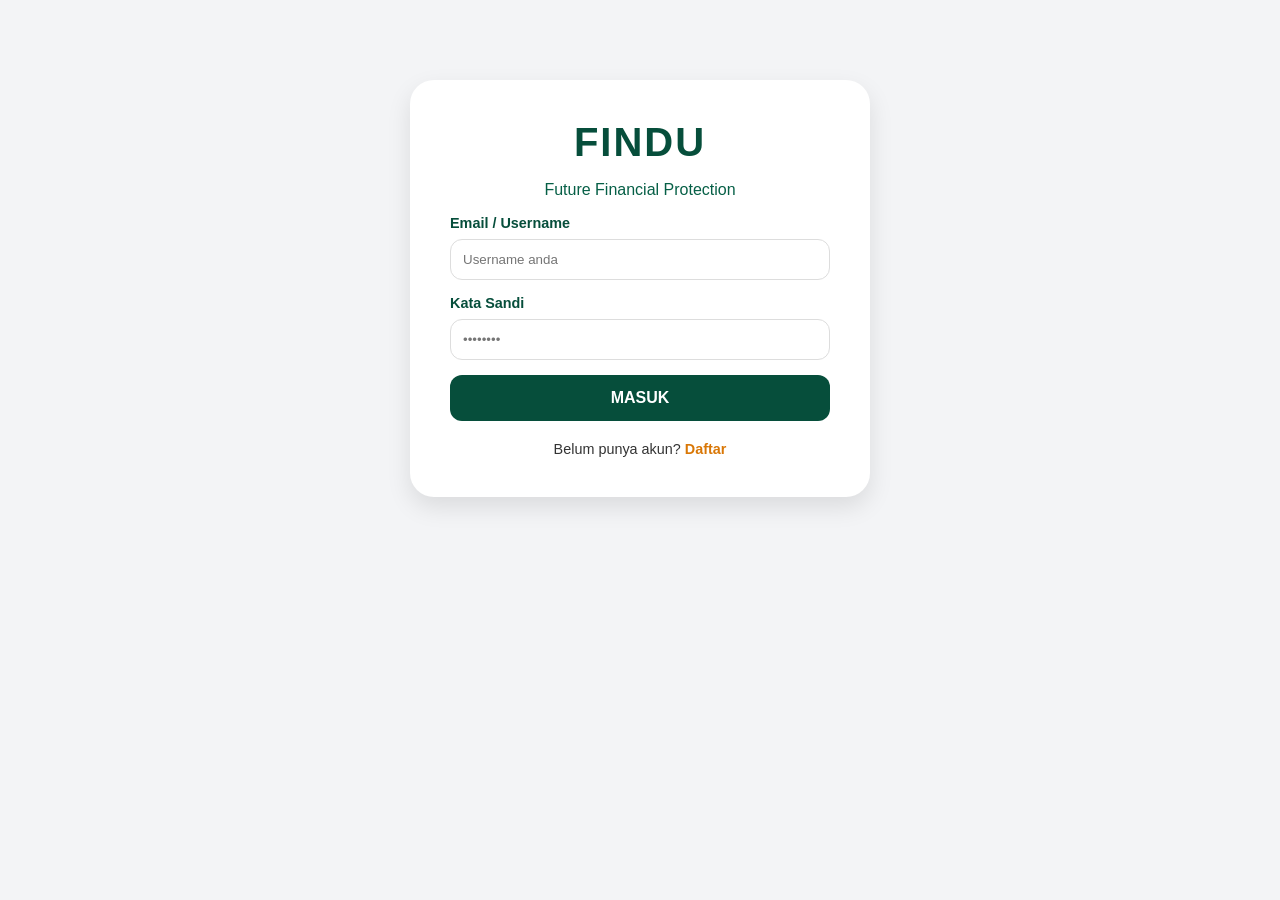
==== index.html @ 2788186a "Create index.html" ====
<!DOCTYPE html>
<html lang="id">
<head>
    <meta charset="UTF-8">
    <title>FINDU - Login</title>
    <link rel="stylesheet" href="style.css">
</head>
<body>
    <div id="toast" class="notification"></div>
    <div class="container">
        <div class="logo">FINDU</div>
        <p style="color: var(--emerald-light);">Future Financial Protection</p>
        <form onsubmit="handleLogin(event)">
            <div class="form-group">
                <label>Email / Username</label>
                <input type="text" id="user" required placeholder="Username anda">
            </div>
            <div class="form-group">
                <label>Kata Sandi</label>
                <input type="password" required placeholder="••••••••">
            </div>
            <button type="submit" class="btn-main">MASUK</button>
        </form>
        <div style="margin-top:20px; font-size:0.9rem;">
            Belum punya akun? <a href="register.html" style="color:var(--gold); font-weight:bold; text-decoration:none;">Daftar</a>
        </div>
    </div>
    <script>
        function handleLogin(e) {
            e.preventDefault();
            localStorage.setItem('findu_user', document.getElementById('user').value);
            const t = document.getElementById('toast');
            t.innerText = "Berhasil Masuk!"; t.style.display = 'block';
            setTimeout(() => { window.location.href = 'dashboard.html'; }, 1200);
        }
    </script>
</body>
</html>
---- style.css ----
:root {
    --emerald: #064E3B;
    --emerald-light: #065F46;
    --gold: #D97706;
    --white: #FFFFFF;
    --gray: #F3F4F6;
    --bg-body: #F3F4F6;
    --card-bg: #FFFFFF;
    --text-main: #333333;
}

/* Dark Mode Variable Overrides */
body.dark-mode {
    --bg-body: #111827;
    --card-bg: #1F2937;
    --text-main: #F3F4F6;
    --gray: #374151;
}

body {
    font-family: 'Segoe UI', Tahoma, Geneva, Verdana, sans-serif;
    background-color: var(--bg-body);
    color: var(--text-main);
    margin: 0;
    transition: 0.3s;
}

/* Layout Container (Login/Reg) */
.container {
    background: var(--card-bg);
    padding: 2.5rem;
    border-radius: 1.5rem;
    box-shadow: 0 10px 25px rgba(0,0,0,0.1);
    width: 90%;
    max-width: 380px;
    text-align: center;
    margin: 80px auto;
}

.logo {
    font-size: 2.5rem;
    font-weight: bold;
    color: var(--emerald);
    letter-spacing: 2px;
}

/* Forms */
.form-group { text-align: left; margin-bottom: 15px; }
label { display: block; color: var(--emerald); font-weight: bold; margin-bottom: 8px; font-size: 0.9rem; }
input, select { 
    width: 100%; padding: 12px; border: 1px solid #ddd; 
    border-radius: 12px; box-sizing: border-box; outline: none;
    background: var(--white); color: #333;
}

/* Buttons */
.btn-main {
    width: 100%; background: var(--emerald); color: white;
    padding: 14px; border: none; border-radius: 12px;
    font-size: 1rem; font-weight: bold; cursor: pointer; transition: 0.3s;
}
.btn-main:hover { background: var(--emerald-light); transform: translateY(-2px); }

/* Notifications */
.notification {
    position: fixed; top: 20px; right: 20px; background: var(--emerald);
    color: white; padding: 15px 25px; border-radius: 10px;
    display: none; z-index: 1000; border-left: 5px solid var(--gold);
    animation: slideIn 0.5s ease-out;
}
@keyframes slideIn { from { transform: translateX(100%); } to { transform: translateX(0); } }

/* Navbar */
.navbar {
    background: var(--emerald); color: white; padding: 1rem 5%;
    display: flex; justify-content: space-between; align-items: center;
}
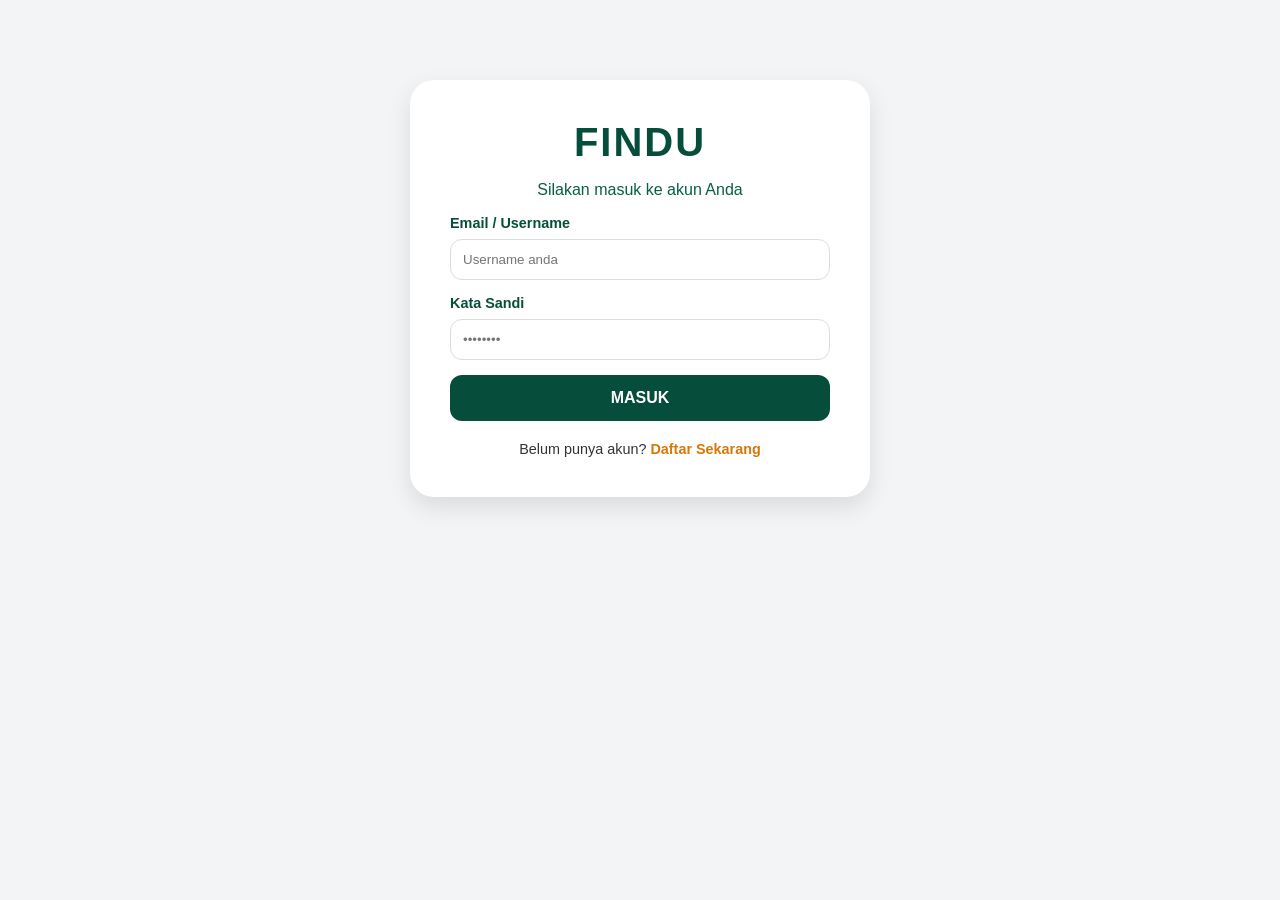
==== commit 2fc41f51: "Update index.html" ====
--- a/index.html
+++ b/index.html
@@ -7,31 +7,57 @@
 </head>
 <body>
     <div id="toast" class="notification"></div>
+
     <div class="container">
         <div class="logo">FINDU</div>
-        <p style="color: var(--emerald-light);">Future Financial Protection</p>
+        <p style="color: var(--emerald-light);">Silakan masuk ke akun Anda</p>
+
         <form onsubmit="handleLogin(event)">
             <div class="form-group">
                 <label>Email / Username</label>
-                <input type="text" id="user" required placeholder="Username anda">
+                <input type="text" id="login-user" required placeholder="Username anda">
             </div>
             <div class="form-group">
                 <label>Kata Sandi</label>
-                <input type="password" required placeholder="••••••••">
+                <input type="password" id="login-pass" required placeholder="••••••••">
             </div>
             <button type="submit" class="btn-main">MASUK</button>
         </form>
+
         <div style="margin-top:20px; font-size:0.9rem;">
-            Belum punya akun? <a href="register.html" style="color:var(--gold); font-weight:bold; text-decoration:none;">Daftar</a>
+            Belum punya akun? <a href="register.html" style="color:var(--gold); font-weight:bold; text-decoration:none;">Daftar Sekarang</a>
         </div>
     </div>
+
     <script>
         function handleLogin(e) {
             e.preventDefault();
-            localStorage.setItem('findu_user', document.getElementById('user').value);
-            const t = document.getElementById('toast');
-            t.innerText = "Berhasil Masuk!"; t.style.display = 'block';
-            setTimeout(() => { window.location.href = 'dashboard.html'; }, 1200);
+            const user = document.getElementById('login-user').value;
+            const pass = document.getElementById('login-pass').value;
+            const toast = document.getElementById('toast');
+
+            // Ambil data user dari "database" localStorage
+            const storedData = localStorage.getItem('findu_db');
+            const users = storedData ? JSON.parse(storedData) : [];
+
+            // Cari apakah user dan pass cocok
+            const validUser = users.find(u => u.username === user && u.password === pass);
+
+            if (validUser) {
+                // Simpan sesi login aktif
+                localStorage.setItem('currentUser', JSON.stringify(validUser));
+                toast.innerText = "Berhasil Masuk! Mengalihkan...";
+                toast.style.display = 'block';
+                toast.style.background = "var(--emerald)";
+                
+                setTimeout(() => { window.location.href = 'dashboard.html'; }, 1500);
+            } else {
+                // Jika tidak ditemukan atau salah
+                toast.innerText = "Akun tidak ditemukan atau sandi salah. Silakan daftar dulu!";
+                toast.style.display = 'block';
+                toast.style.background = "#991B1B"; // Warna merah peringatan
+                setTimeout(() => { toast.style.display = 'none'; }, 3000);
+            }
         }
     </script>
 </body>
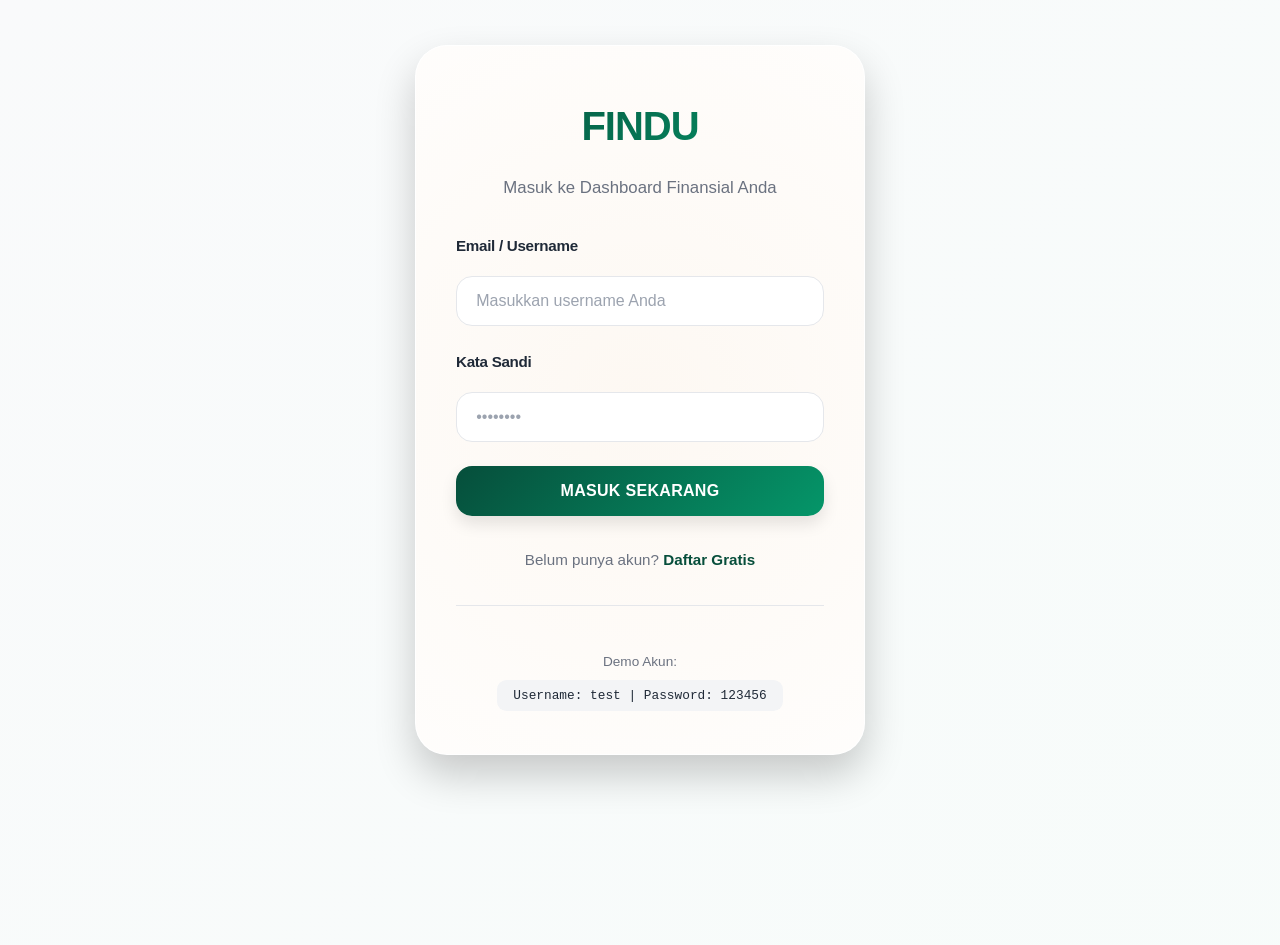
==== commit d4d1d487: "✨ Premium Login Page Design with Enhanced UX" ====
--- a/index.html
+++ b/index.html
@@ -2,30 +2,40 @@
 <html lang="id">
 <head>
     <meta charset="UTF-8">
-    <title>FINDU - Login</title>
+    <meta name="viewport" content="width=device-width, initial-scale=1.0">
+    <title>FINDU - Login Premium</title>
     <link rel="stylesheet" href="style.css">
+    <link href="https://fonts.googleapis.com/css2?family=Inter:wght@400;500;600;700;800&display=swap" rel="stylesheet">
 </head>
 <body>
     <div id="toast" class="notification"></div>
 
     <div class="container">
         <div class="logo">FINDU</div>
-        <p style="color: var(--emerald-light);">Silakan masuk ke akun Anda</p>
+        <p style="color: var(--gray-dark); font-size: 1.05rem; margin-bottom: 2rem;">Masuk ke Dashboard Finansial Anda</p>
 
         <form onsubmit="handleLogin(event)">
             <div class="form-group">
                 <label>Email / Username</label>
-                <input type="text" id="login-user" required placeholder="Username anda">
+                <input type="text" id="login-user" required placeholder="Masukkan username Anda">
             </div>
             <div class="form-group">
                 <label>Kata Sandi</label>
                 <input type="password" id="login-pass" required placeholder="••••••••">
             </div>
-            <button type="submit" class="btn-main">MASUK</button>
+            <button type="submit" class="btn-main">MASUK SEKARANG</button>
         </form>
 
-        <div style="margin-top:20px; font-size:0.9rem;">
-            Belum punya akun? <a href="register.html" style="color:var(--gold); font-weight:bold; text-decoration:none;">Daftar Sekarang</a>
+        <div style="margin-top: 2rem; font-size: 0.95rem; color: var(--gray-dark);">
+            Belum punya akun? 
+            <a href="register.html" style="color: var(--emerald); font-weight: 700;">Daftar Gratis</a>
+        </div>
+
+        <div style="margin-top: 2rem; padding-top: 2rem; border-top: 1px solid #E5E7EB;">
+            <p style="font-size: 0.85rem; color: var(--gray-dark); margin-bottom: 0.5rem;">Demo Akun:</p>
+            <code style="background: #F3F4F6; padding: 0.5rem 1rem; border-radius: 0.6rem; font-size: 0.8rem; color: var(--text-main);">
+                Username: test | Password: 123456
+            </code>
         </div>
     </div>
 
@@ -36,9 +46,19 @@
             const pass = document.getElementById('login-pass').value;
             const toast = document.getElementById('toast');
 
-            // Ambil data user dari "database" localStorage
-            const storedData = localStorage.getItem('findu_db');
-            const users = storedData ? JSON.parse(storedData) : [];
+            // Create default test user if not exists
+            let storedData = localStorage.getItem('findu_db');
+            let users = storedData ? JSON.parse(storedData) : [];
+            
+            // Add default test user if empty
+            if (users.length === 0) {
+                users.push({
+                    fullname: 'User Test',
+                    username: 'test',
+                    password: '123456'
+                });
+                localStorage.setItem('findu_db', JSON.stringify(users));
+            }
 
             // Cari apakah user dan pass cocok
             const validUser = users.find(u => u.username === user && u.password === pass);
@@ -46,17 +66,17 @@
             if (validUser) {
                 // Simpan sesi login aktif
                 localStorage.setItem('currentUser', JSON.stringify(validUser));
-                toast.innerText = "Berhasil Masuk! Mengalihkan...";
+                toast.innerText = "✓ Login Berhasil! Mengalihkan...";
                 toast.style.display = 'block';
-                toast.style.background = "var(--emerald)";
+                toast.style.background = "linear-gradient(135deg, #059669 0%, #10B981 100%)";
                 
                 setTimeout(() => { window.location.href = 'dashboard.html'; }, 1500);
             } else {
                 // Jika tidak ditemukan atau salah
-                toast.innerText = "Akun tidak ditemukan atau sandi salah. Silakan daftar dulu!";
+                toast.innerText = "✕ Username atau password salah. Coba lagi atau daftar.";
                 toast.style.display = 'block';
-                toast.style.background = "#991B1B"; // Warna merah peringatan
-                setTimeout(() => { toast.style.display = 'none'; }, 3000);
+                toast.style.background = "linear-gradient(135deg, #DC2626 0%, #EF4444 100%)";
+                setTimeout(() => { toast.style.display = 'none'; }, 3500);
             }
         }
     </script>
--- a/style.css
+++ b/style.css
@@ -1,77 +1,516 @@
 :root {
     --emerald: #064E3B;
-    --emerald-light: #065F46;
+    --emerald-light: #059669;
     --gold: #D97706;
+    --gold-light: #F59E0B;
     --white: #FFFFFF;
     --gray: #F3F4F6;
-    --bg-body: #F3F4F6;
+    --gray-dark: #6B7280;
+    --bg-body: #F9FAFB;
     --card-bg: #FFFFFF;
-    --text-main: #333333;
-}
-
-/* Dark Mode Variable Overrides */
+    --text-main: #1F2937;
+    --danger: #EF4444;
+    --success: #10B981;
+    --shadow-sm: 0 2px 8px rgba(0,0,0,0.08);
+    --shadow-md: 0 8px 16px rgba(0,0,0,0.1);
+    --shadow-lg: 0 16px 32px rgba(0,0,0,0.15);
+    --shadow-xl: 0 20px 40px rgba(0,0,0,0.2);
+    --transition: all 0.3s cubic-bezier(0.4, 0, 0.2, 1);
+}
+
 body.dark-mode {
-    --bg-body: #111827;
-    --card-bg: #1F2937;
-    --text-main: #F3F4F6;
-    --gray: #374151;
-}
-
+    --bg-body: #0F172A;
+    --card-bg: #1E293B;
+    --text-main: #F8FAFC;
+    --gray: #334155;
+    --gray-dark: #CBD5E1;
+}
+
+* {
+    box-sizing: border-box;
+}
+
+/* Base Settings */
 body {
-    font-family: 'Segoe UI', Tahoma, Geneva, Verdana, sans-serif;
-    background-color: var(--bg-body);
+    font-family: -apple-system, BlinkMacSystemFont, 'Segoe UI', 'Roboto', 'Oxygen', 'Ubuntu', 'Cantarell', 'Fira Sans', 'Droid Sans', 'Helvetica Neue', sans-serif;
+    background: linear-gradient(135deg, var(--bg-body) 0%, rgba(5, 150, 105, 0.03) 100%);
     color: var(--text-main);
     margin: 0;
-    transition: 0.3s;
-}
-
-/* Layout Container (Login/Reg) */
+    padding: 0;
+    transition: var(--transition);
+    line-height: 1.6;
+    min-height: 100vh;
+    -webkit-font-smoothing: antialiased;
+    -moz-osx-font-smoothing: grayscale;
+}
+
+/* Container Login & Register - Premium Version */
 .container {
     background: var(--card-bg);
-    padding: 2.5rem;
-    border-radius: 1.5rem;
-    box-shadow: 0 10px 25px rgba(0,0,0,0.1);
+    padding: 3rem 2.5rem;
+    border-radius: 2rem;
+    box-shadow: var(--shadow-xl);
     width: 90%;
-    max-width: 380px;
+    max-width: 450px;
     text-align: center;
-    margin: 80px auto;
-}
-
+    margin: 5vh auto;
+    backdrop-filter: blur(10px);
+    border: 1px solid rgba(255, 255, 255, 0.1);
+    position: relative;
+    overflow: hidden;
+}
+
+.container::before {
+    content: '';
+    position: absolute;
+    top: -50%;
+    right: -50%;
+    width: 200%;
+    height: 200%;
+    background: radial-gradient(circle, rgba(217, 119, 6, 0.05) 0%, transparent 70%);
+    pointer-events: none;
+}
+
+.container > * {
+    position: relative;
+    z-index: 1;
+}
+
+/* Logo Premium */
 .logo {
     font-size: 2.5rem;
-    font-weight: bold;
+    font-weight: 800;
+    background: linear-gradient(135deg, var(--emerald) 0%, var(--emerald-light) 100%);
+    -webkit-background-clip: text;
+    -webkit-text-fill-color: transparent;
+    background-clip: text;
+    margin-bottom: 0.5rem;
+    letter-spacing: -1px;
+    animation: fadeInDown 0.6s ease-out;
+}
+
+/* Navbar Responsive & Premium */
+.navbar {
+    background: linear-gradient(135deg, var(--emerald) 0%, #0A5F48 100%);
+    padding: 1rem 5%;
+    display: flex;
+    justify-content: space-between;
+    align-items: center;
+    position: sticky;
+    top: 0;
+    z-index: 100;
+    box-shadow: var(--shadow-md);
+    backdrop-filter: blur(10px);
+}
+
+.navbar .logo {
+    font-size: 1.5rem;
+    color: white;
+    margin: 0;
+    letter-spacing: -0.5px;
+}
+
+.navbar > div:last-child {
+    display: flex;
+    gap: 1rem;
+    align-items: center;
+}
+
+/* Main Content */
+.main-content {
+    padding: 2.5rem 5%;
+    max-width: 1400px;
+    margin: auto;
+    animation: fadeInUp 0.8s ease-out 0.2s backwards;
+}
+
+/* Grid System */
+.grid {
+    display: grid;
+    grid-template-columns: 1fr;
+    gap: 2rem;
+    margin-top: 2rem;
+}
+
+@media (min-width: 768px) {
+    .navbar .logo { font-size: 1.8rem; }
+    .grid { grid-template-columns: repeat(2, 1fr); }
+    .main-content { padding: 2.5rem 5%; }
+}
+
+@media (min-width: 1024px) {
+    .grid { grid-template-columns: 2fr 1fr; }
+    .card-large { grid-column: span 1; }
+}
+
+/* Premium Card Styles */
+.card {
+    background: var(--card-bg);
+    padding: 2rem;
+    border-radius: 1.5rem;
+    border: 1px solid rgba(0, 0, 0, 0.06);
+    box-shadow: var(--shadow-md);
+    transition: var(--transition);
+    position: relative;
+    overflow: hidden;
+}
+
+.card::before {
+    content: '';
+    position: absolute;
+    top: 0;
+    left: 0;
+    right: 0;
+    height: 4px;
+    background: linear-gradient(90deg, var(--emerald), var(--gold), var(--emerald-light));
+    transform: scaleX(0);
+    transform-origin: left;
+    transition: transform 0.3s ease;
+}
+
+.card:hover {
+    box-shadow: var(--shadow-lg);
+    transform: translateY(-2px);
+}
+
+.card:hover::before {
+    transform: scaleX(1);
+}
+
+/* Form Elements Premium */
+.form-group {
+    text-align: left;
+    margin-bottom: 1.5rem;
+    animation: fadeInUp 0.6s ease-out backwards;
+}
+
+.form-group:nth-child(1) { animation-delay: 0.1s; }
+.form-group:nth-child(2) { animation-delay: 0.2s; }
+.form-group:nth-child(3) { animation-delay: 0.3s; }
+
+.form-group label {
+    display: block;
+    margin-bottom: 0.6rem;
+    font-weight: 600;
+    font-size: 0.95rem;
+    color: var(--text-main);
+    letter-spacing: -0.3px;
+}
+
+input, select, textarea {
+    width: 100%;
+    padding: 0.95rem 1.2rem;
+    margin-top: 0.5rem;
+    border-radius: 1rem;
+    border: 1.5px solid #E5E7EB;
+    box-sizing: border-box;
+    font-size: 1rem;
+    font-family: inherit;
+    transition: var(--transition);
+    background: var(--card-bg);
+    color: var(--text-main);
+}
+
+body.dark-mode input,
+body.dark-mode select,
+body.dark-mode textarea {
+    border-color: #334155;
+}
+
+input:focus, select:focus, textarea:focus {
+    outline: none;
+    border-color: var(--emerald);
+    box-shadow: 0 0 0 3px rgba(6, 78, 59, 0.1);
+    transform: translateY(-2px);
+}
+
+input::placeholder {
+    color: #9CA3AF;
+}
+
+/* Buttons Premium */
+.btn-main {
+    width: 100%;
+    padding: 1rem 1.5rem;
+    border-radius: 1rem;
+    background: linear-gradient(135deg, var(--emerald) 0%, var(--emerald-light) 100%);
+    color: white;
+    font-weight: 700;
+    border: none;
+    cursor: pointer;
+    transition: var(--transition);
+    font-size: 1rem;
+    letter-spacing: 0.3px;
+    box-shadow: var(--shadow-md);
+    position: relative;
+    overflow: hidden;
+}
+
+.btn-main::before {
+    content: '';
+    position: absolute;
+    top: 50%;
+    left: 50%;
+    width: 0;
+    height: 0;
+    border-radius: 50%;
+    background: rgba(255, 255, 255, 0.3);
+    transform: translate(-50%, -50%);
+    transition: width 0.6s, height 0.6s;
+}
+
+.btn-main:hover {
+    transform: translateY(-3px);
+    box-shadow: var(--shadow-lg);
+}
+
+.btn-main:hover::before {
+    width: 300px;
+    height: 300px;
+}
+
+.btn-main:active {
+    transform: translateY(-1px);
+}
+
+/* Badge Styles */
+.badge {
+    display: inline-block;
+    padding: 0.4rem 1rem;
+    border-radius: 0.8rem;
+    font-size: 0.8rem;
+    font-weight: 700;
+    letter-spacing: 0.5px;
+}
+
+.badge-gold {
+    background: linear-gradient(135deg, var(--gold) 0%, var(--gold-light) 100%);
+    color: white;
+}
+
+.badge-success {
+    background: linear-gradient(135deg, var(--success) 0%, #06B6D4 100%);
+    color: white;
+}
+
+/* Notification Toast */
+.notification {
+    position: fixed;
+    top: 20px;
+    right: 20px;
+    left: 20px;
+    max-width: 400px;
+    margin-left: auto;
+    padding: 1.2rem 1.5rem;
+    z-index: 1000;
+    border-radius: 1.2rem;
+    display: none;
+    font-weight: 600;
+    box-shadow: var(--shadow-xl);
+    animation: slideInRight 0.4s ease-out;
+    border-left: 4px solid rgba(255, 255, 255, 0.3);
+    color: white;
+}
+
+@media (max-width: 640px) {
+    .notification {
+        right: 15px;
+        left: 15px;
+        max-width: none;
+    }
+}
+
+/* Table Styles Premium */
+.table-container {
+    overflow-x: auto;
+    margin-top: 1.5rem;
+}
+
+table {
+    width: 100%;
+    border-collapse: collapse;
+}
+
+table thead {
+    background: linear-gradient(135deg, rgba(6, 78, 59, 0.05), rgba(217, 119, 6, 0.05));
+}
+
+table th {
+    text-align: left;
+    color: var(--gray-dark);
+    font-size: 0.85rem;
+    font-weight: 700;
+    padding: 1rem;
+    letter-spacing: 0.5px;
+    border-bottom: 2px solid #E5E7EB;
+}
+
+table td {
+    padding: 1rem;
+    border-bottom: 1px solid #E5E7EB;
+    font-size: 0.9rem;
+}
+
+table tbody tr {
+    transition: var(--transition);
+}
+
+table tbody tr:hover {
+    background: rgba(6, 78, 59, 0.03);
+}
+
+/* Heading Styles */
+h1, h2, h3, h4, h5, h6 {
+    margin-top: 0;
+    letter-spacing: -0.5px;
+    font-weight: 700;
+}
+
+h1 {
+    font-size: 2rem;
+    color: var(--text-main);
+}
+
+h3 {
+    font-size: 1.2rem;
+    color: var(--text-main);
+    margin-bottom: 1rem;
+}
+
+/* Utility Classes */
+.gold-text {
+    background: linear-gradient(135deg, var(--gold) 0%, var(--gold-light) 100%);
+    -webkit-background-clip: text;
+    -webkit-text-fill-color: transparent;
+    background-clip: text;
+    font-weight: 700;
+}
+
+/* Animations */
+@keyframes fadeInDown {
+    from {
+        opacity: 0;
+        transform: translateY(-20px);
+    }
+    to {
+        opacity: 1;
+        transform: translateY(0);
+    }
+}
+
+@keyframes fadeInUp {
+    from {
+        opacity: 0;
+        transform: translateY(20px);
+    }
+    to {
+        opacity: 1;
+        transform: translateY(0);
+    }
+}
+
+@keyframes slideInRight {
+    from {
+        opacity: 0;
+        transform: translateX(100px);
+    }
+    to {
+        opacity: 1;
+        transform: translateX(0);
+    }
+}
+
+@keyframes pulse {
+    0%, 100% { opacity: 1; }
+    50% { opacity: 0.7; }
+}
+
+/* Level Bar */
+.level-bar {
+    background: #E5E7EB;
+    height: 10px;
+    border-radius: 10px;
+    margin: 1rem 0;
+    overflow: hidden;
+    box-shadow: var(--shadow-sm);
+}
+
+.level-fill {
+    background: linear-gradient(90deg, var(--emerald), var(--gold));
+    height: 100%;
+    width: 45%;
+    transition: 0.5s cubic-bezier(0.4, 0, 0.2, 1);
+    border-radius: 10px;
+}
+
+/* Currency Select */
+.currency-select {
+    padding: 0.6rem 1rem;
+    border-radius: 0.8rem;
+    background: rgba(255, 255, 255, 0.1);
+    color: white;
+    border: 1.5px solid rgba(255, 255, 255, 0.2);
+    cursor: pointer;
+    font-weight: 600;
+    transition: var(--transition);
+}
+
+.currency-select:hover {
+    background: rgba(255, 255, 255, 0.15);
+    border-color: rgba(255, 255, 255, 0.3);
+}
+
+.currency-select option {
+    background: var(--emerald);
+    color: white;
+}
+
+/* Shield Status */
+.shield-active {
+    display: flex;
+    align-items: center;
+    gap: 0.5rem;
+    font-weight: 600;
+    color: var(--success);
+    font-size: 0.95rem;
+    margin-top: 0.5rem;
+}
+
+/* Small Text */
+small {
+    color: var(--gray-dark);
+    font-size: 0.85rem;
+    display: block;
+    margin-bottom: 0.3rem;
+}
+
+/* Links */
+a {
     color: var(--emerald);
-    letter-spacing: 2px;
-}
-
-/* Forms */
-.form-group { text-align: left; margin-bottom: 15px; }
-label { display: block; color: var(--emerald); font-weight: bold; margin-bottom: 8px; font-size: 0.9rem; }
-input, select { 
-    width: 100%; padding: 12px; border: 1px solid #ddd; 
-    border-radius: 12px; box-sizing: border-box; outline: none;
-    background: var(--white); color: #333;
-}
-
-/* Buttons */
-.btn-main {
-    width: 100%; background: var(--emerald); color: white;
-    padding: 14px; border: none; border-radius: 12px;
-    font-size: 1rem; font-weight: bold; cursor: pointer; transition: 0.3s;
-}
-.btn-main:hover { background: var(--emerald-light); transform: translateY(-2px); }
-
-/* Notifications */
-.notification {
-    position: fixed; top: 20px; right: 20px; background: var(--emerald);
-    color: white; padding: 15px 25px; border-radius: 10px;
-    display: none; z-index: 1000; border-left: 5px solid var(--gold);
-    animation: slideIn 0.5s ease-out;
-}
-@keyframes slideIn { from { transform: translateX(100%); } to { transform: translateX(0); } }
-
-/* Navbar */
-.navbar {
-    background: var(--emerald); color: white; padding: 1rem 5%;
-    display: flex; justify-content: space-between; align-items: center;
-}
+    text-decoration: none;
+    transition: var(--transition);
+    font-weight: 600;
+}
+
+a:hover {
+    color: var(--gold);
+}
+
+/* Responsive Text */
+@media (max-width: 768px) {
+    .container {
+        padding: 2rem 1.5rem;
+        margin: 10vh auto;
+    }
+    
+    h1 { font-size: 1.5rem; }
+    h3 { font-size: 1rem; }
+    
+    .card {
+        padding: 1.5rem;
+    }
+    
+    .main-content {
+        padding: 1.5rem;
+    }
+}
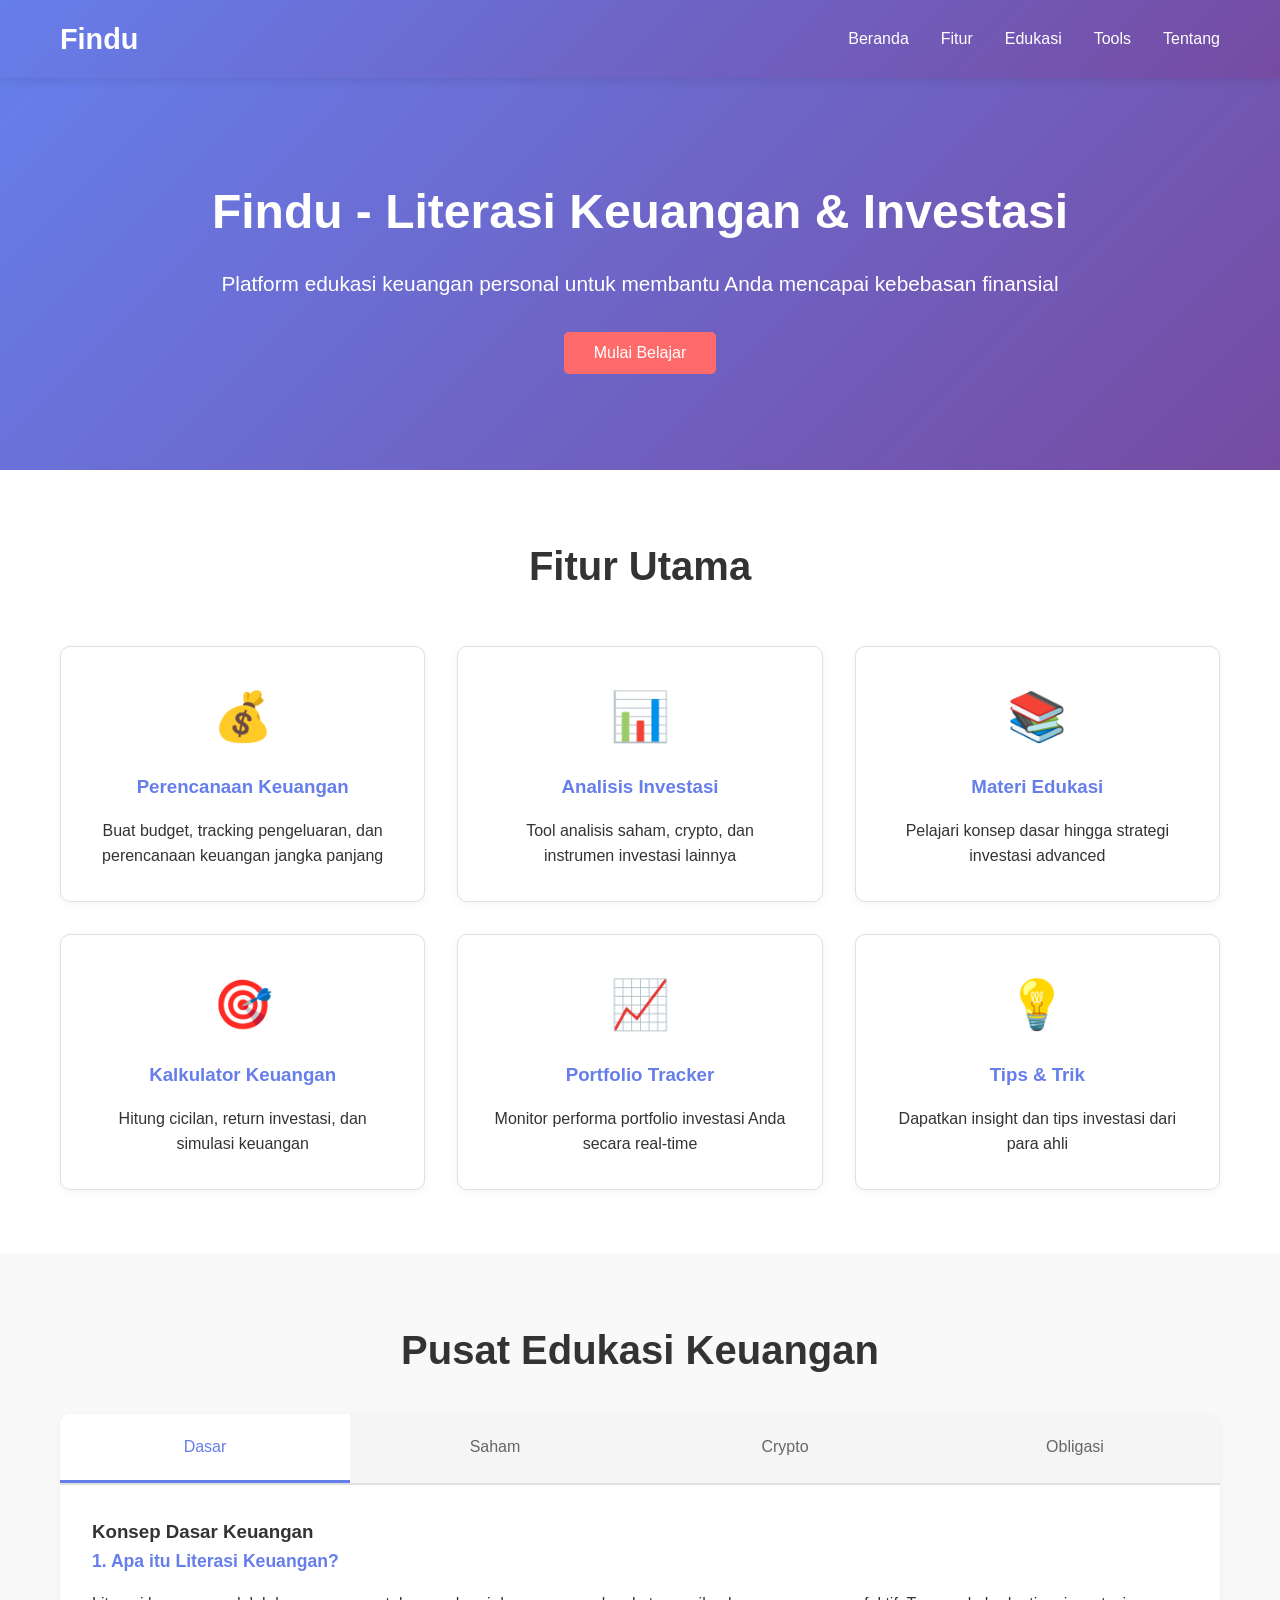
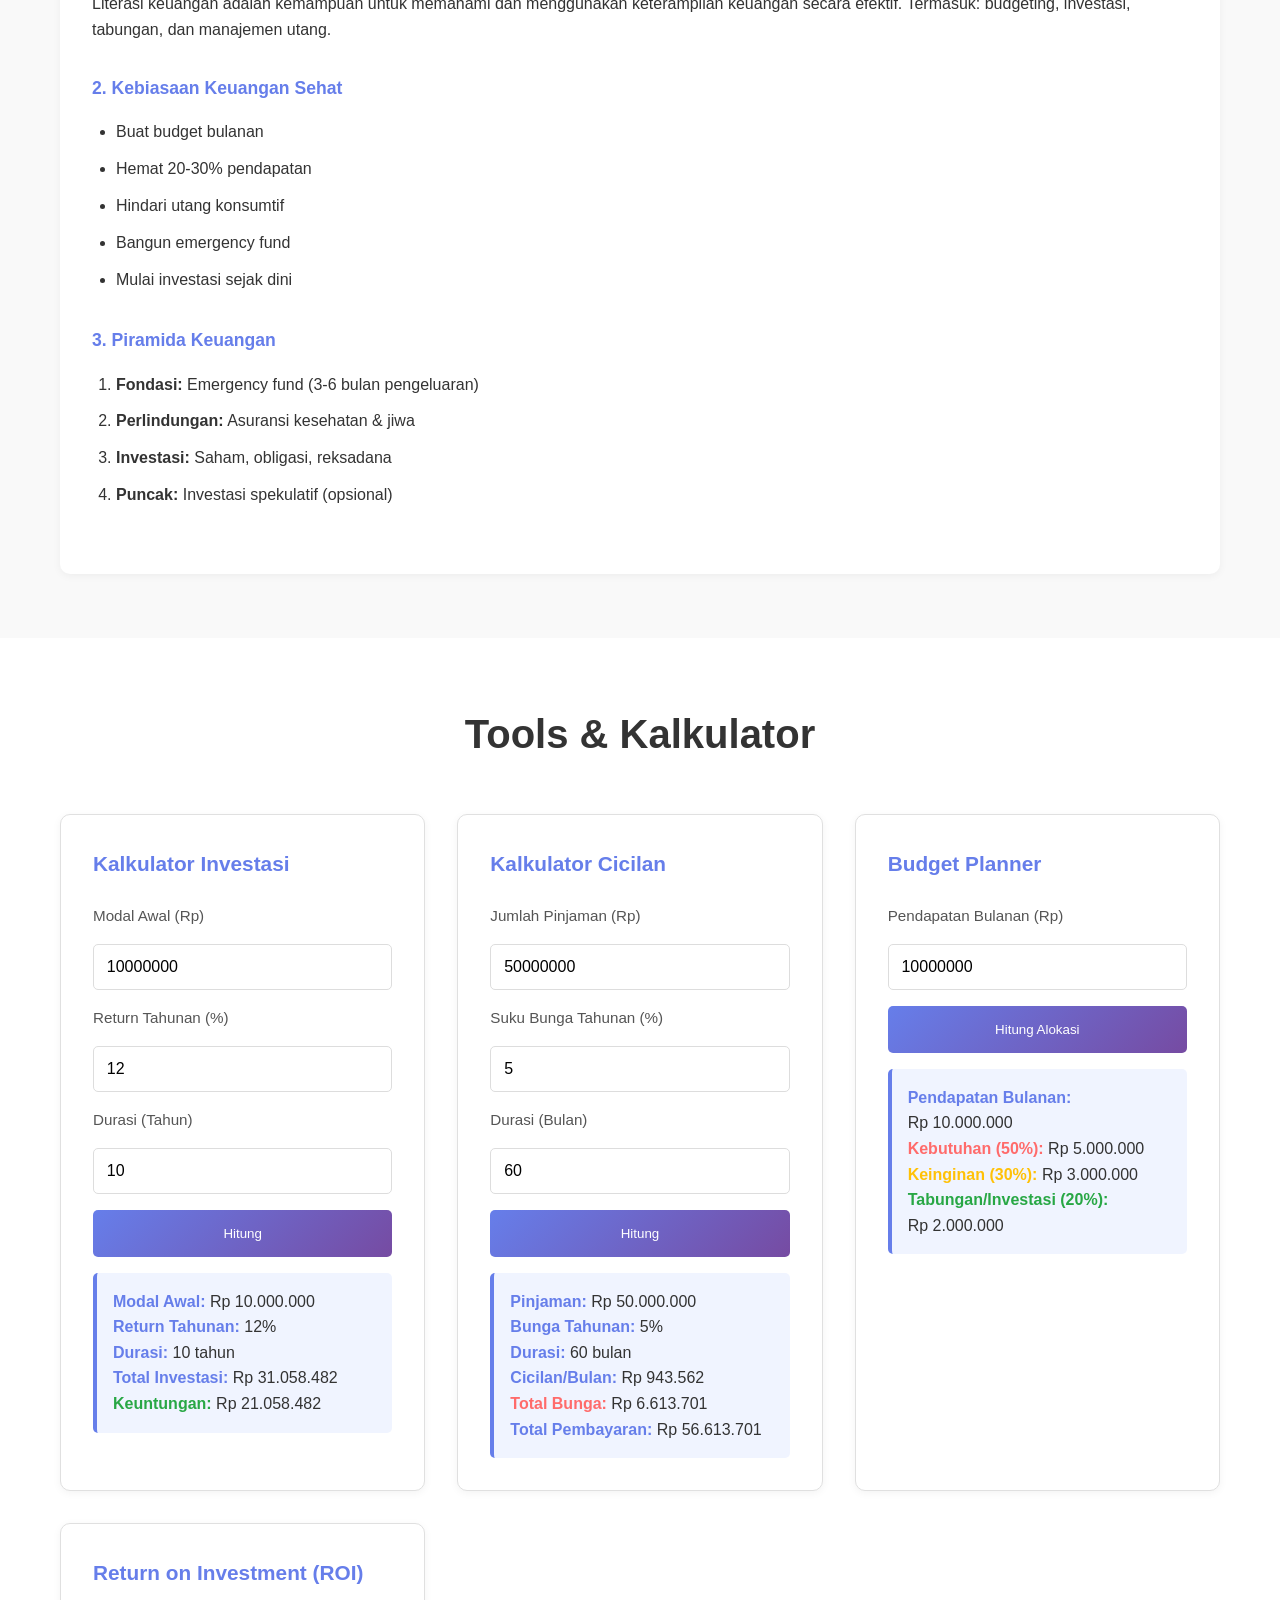
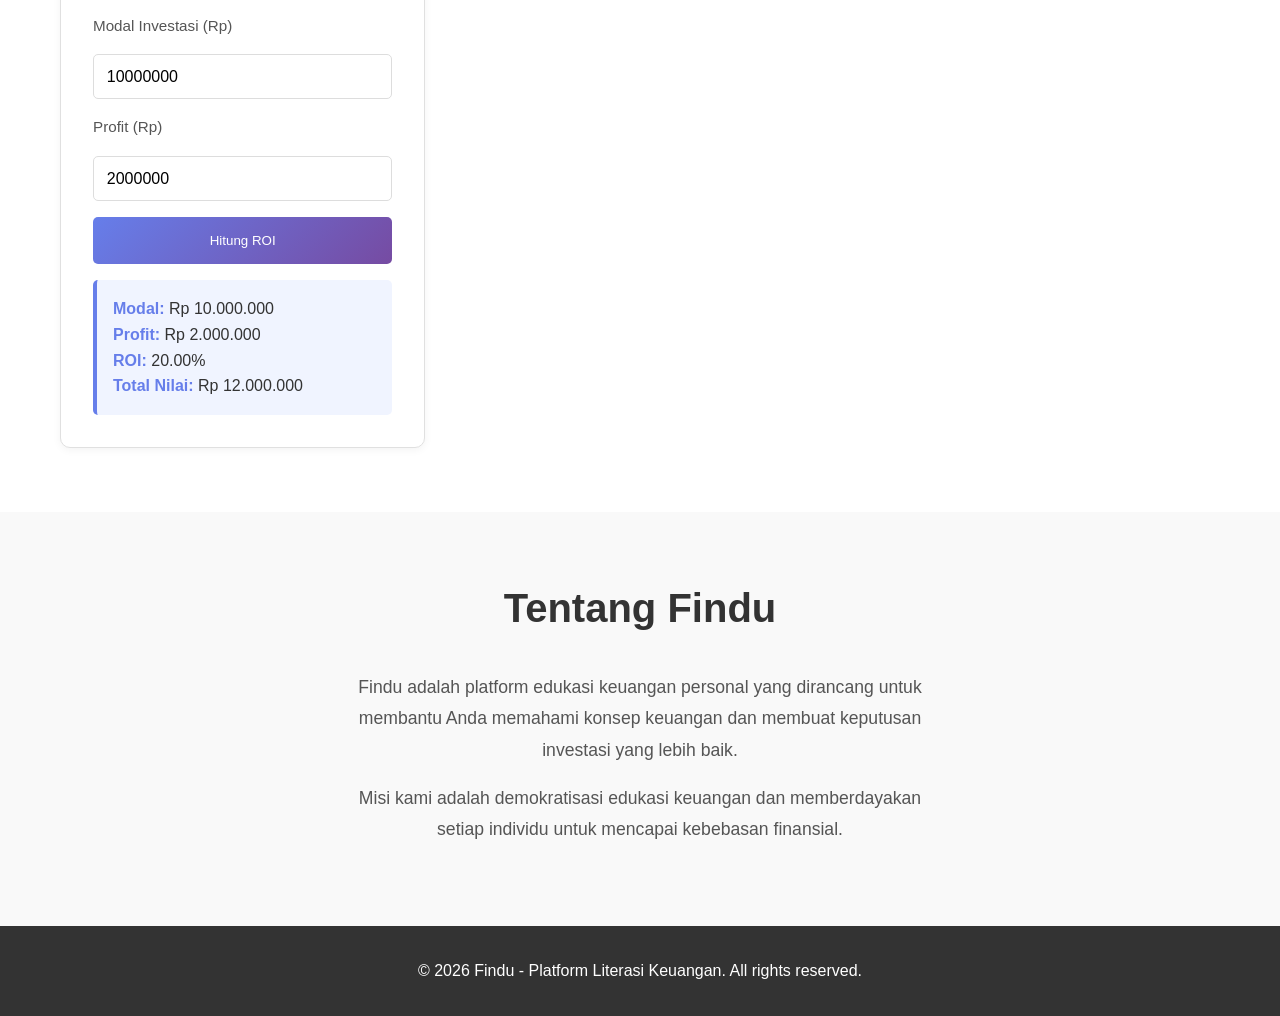
==== commit 1dc65d2c: "Add financial literacy and investment features to Findu platform" ====
--- a/index.html
+++ b/index.html
@@ -3,82 +3,272 @@
 <head>
     <meta charset="UTF-8">
     <meta name="viewport" content="width=device-width, initial-scale=1.0">
-    <title>FINDU - Login Premium</title>
-    <link rel="stylesheet" href="style.css">
-    <link href="https://fonts.googleapis.com/css2?family=Inter:wght@400;500;600;700;800&display=swap" rel="stylesheet">
+    <title>Findu - Platform Literasi Keuangan & Investasi</title>
+    <link rel="stylesheet" href="styles.css">
 </head>
 <body>
-    <div id="toast" class="notification"></div>
-
-    <div class="container">
-        <div class="logo">FINDU</div>
-        <p style="color: var(--gray-dark); font-size: 1.05rem; margin-bottom: 2rem;">Masuk ke Dashboard Finansial Anda</p>
-
-        <form onsubmit="handleLogin(event)">
-            <div class="form-group">
-                <label>Email / Username</label>
-                <input type="text" id="login-user" required placeholder="Masukkan username Anda">
+    <nav class="navbar">
+        <div class="container">
+            <div class="logo">Findu</div>
+            <ul class="nav-menu">
+                <li><a href="#home">Beranda</a></li>
+                <li><a href="#features">Fitur</a></li>
+                <li><a href="#education">Edukasi</a></li>
+                <li><a href="#tools">Tools</a></li>
+                <li><a href="#about">Tentang</a></li>
+            </ul>
+        </div>
+    </nav>
+
+    <section id="home" class="hero">
+        <div class="container">
+            <h1>Findu - Literasi Keuangan & Investasi</h1>
+            <p>Platform edukasi keuangan personal untuk membantu Anda mencapai kebebasan finansial</p>
+            <button class="cta-button" onclick="scrollTo('features')">Mulai Belajar</button>
+        </div>
+    </section>
+
+    <section id="features" class="features">
+        <div class="container">
+            <h2>Fitur Utama</h2>
+            <div class="features-grid">
+                <div class="feature-card">
+                    <div class="feature-icon">💰</div>
+                    <h3>Perencanaan Keuangan</h3>
+                    <p>Buat budget, tracking pengeluaran, dan perencanaan keuangan jangka panjang</p>
+                </div>
+                <div class="feature-card">
+                    <div class="feature-icon">📊</div>
+                    <h3>Analisis Investasi</h3>
+                    <p>Tool analisis saham, crypto, dan instrumen investasi lainnya</p>
+                </div>
+                <div class="feature-card">
+                    <div class="feature-icon">📚</div>
+                    <h3>Materi Edukasi</h3>
+                    <p>Pelajari konsep dasar hingga strategi investasi advanced</p>
+                </div>
+                <div class="feature-card">
+                    <div class="feature-icon">🎯</div>
+                    <h3>Kalkulator Keuangan</h3>
+                    <p>Hitung cicilan, return investasi, dan simulasi keuangan</p>
+                </div>
+                <div class="feature-card">
+                    <div class="feature-icon">📈</div>
+                    <h3>Portfolio Tracker</h3>
+                    <p>Monitor performa portfolio investasi Anda secara real-time</p>
+                </div>
+                <div class="feature-card">
+                    <div class="feature-icon">💡</div>
+                    <h3>Tips & Trik</h3>
+                    <p>Dapatkan insight dan tips investasi dari para ahli</p>
+                </div>
             </div>
-            <div class="form-group">
-                <label>Kata Sandi</label>
-                <input type="password" id="login-pass" required placeholder="••••••••">
+        </div>
+    </section>
+
+    <section id="education" class="education">
+        <div class="container">
+            <h2>Pusat Edukasi Keuangan</h2>
+            <div class="education-tabs">
+                <div class="tab-buttons">
+                    <button class="tab-btn active" onclick="openTab(event, 'basics')">Dasar</button>
+                    <button class="tab-btn" onclick="openTab(event, 'stocks')">Saham</button>
+                    <button class="tab-btn" onclick="openTab(event, 'crypto')">Crypto</button>
+                    <button class="tab-btn" onclick="openTab(event, 'bonds')">Obligasi</button>
+                </div>
+
+                <div id="basics" class="tab-content active">
+                    <h3>Konsep Dasar Keuangan</h3>
+                    <div class="lesson">
+                        <h4>1. Apa itu Literasi Keuangan?</h4>
+                        <p>Literasi keuangan adalah kemampuan untuk memahami dan menggunakan keterampilan keuangan secara efektif. Termasuk: budgeting, investasi, tabungan, dan manajemen utang.</p>
+                    </div>
+                    <div class="lesson">
+                        <h4>2. Kebiasaan Keuangan Sehat</h4>
+                        <ul>
+                            <li>Buat budget bulanan</li>
+                            <li>Hemat 20-30% pendapatan</li>
+                            <li>Hindari utang konsumtif</li>
+                            <li>Bangun emergency fund</li>
+                            <li>Mulai investasi sejak dini</li>
+                        </ul>
+                    </div>
+                    <div class="lesson">
+                        <h4>3. Piramida Keuangan</h4>
+                        <ol>
+                            <li><strong>Fondasi:</strong> Emergency fund (3-6 bulan pengeluaran)</li>
+                            <li><strong>Perlindungan:</strong> Asuransi kesehatan & jiwa</li>
+                            <li><strong>Investasi:</strong> Saham, obligasi, reksadana</li>
+                            <li><strong>Puncak:</strong> Investasi spekulatif (opsional)</li>
+                        </ol>
+                    </div>
+                </div>
+
+                <div id="stocks" class="tab-content">
+                    <h3>Panduan Investasi Saham</h3>
+                    <div class="lesson">
+                        <h4>1. Pengenalan Saham</h4>
+                        <p>Saham adalah bukti kepemilikan sebagian perusahaan. Saat Anda membeli saham, Anda menjadi pemilik dari perusahaan tersebut.</p>
+                    </div>
+                    <div class="lesson">
+                        <h4>2. Jenis-jenis Saham</h4>
+                        <ul>
+                            <li><strong>Blue Chip:</strong> Saham perusahaan besar, stabil, likuid</li>
+                            <li><strong>Growth Stock:</strong> Potensi pertumbuhan tinggi</li>
+                            <li><strong>Value Stock:</strong> Harga murah dengan nilai fundamental baik</li>
+                            <li><strong>Dividend Stock:</strong> Memberikan dividen rutin</li>
+                        </ul>
+                    </div>
+                    <div class="lesson">
+                        <h4>3. Strategi Investasi Saham</h4>
+                        <ul>
+                            <li><strong>Dollar Cost Averaging:</strong> Investasi rutin dengan nominal sama</li>
+                            <li><strong>Value Investing:</strong> Cari saham undervalued</li>
+                            <li><strong>Growth Investing:</strong> Fokus pada pertumbuhan perusahaan</li>
+                            <li><strong>Dividend Investing:</strong> Fokus pada saham pemberi dividen</li>
+                        </ul>
+                    </div>
+                </div>
+
+                <div id="crypto" class="tab-content">
+                    <h3>Cryptocurrency untuk Pemula</h3>
+                    <div class="lesson">
+                        <h4>1. Apa itu Cryptocurrency?</h4>
+                        <p>Cryptocurrency adalah aset digital yang menggunakan teknologi blockchain. Bitcoin adalah cryptocurrency pertama yang diciptakan tahun 2009.</p>
+                    </div>
+                    <div class="lesson">
+                        <h4>2. Jenis Cryptocurrency Populer</h4>
+                        <ul>
+                            <li><strong>Bitcoin (BTC):</strong> Crypto pertama, store of value</li>
+                            <li><strong>Ethereum (ETH):</strong> Platform smart contracts</li>
+                            <li><strong>Stablecoin:</strong> Cryptocurrency terikat fiat (USDT, USDC)</li>
+                            <li><strong>Altcoin:</strong> Cryptocurrency selain Bitcoin</li>
+                        </ul>
+                    </div>
+                    <div class="lesson">
+                        <h4>3. Risiko Investasi Crypto</h4>
+                        <ul>
+                            <li>Volatilitas harga sangat tinggi</li>
+                            <li>Regulasi masih belum jelas</li>
+                            <li>Risiko security dan hacking</li>
+                            <li>Hanya investasikan yang siap kehilangan</li>
+                        </ul>
+                    </div>
+                </div>
+
+                <div id="bonds" class="tab-content">
+                    <h3>Investasi Obligasi</h3>
+                    <div class="lesson">
+                        <h4>1. Apa itu Obligasi?</h4>
+                        <p>Obligasi adalah instrumen utang yang diterbitkan oleh pemerintah atau perusahaan. Saat Anda membeli obligasi, Anda memberikan pinjaman dan akan menerima bunga (kupon) secara berkala.</p>
+                    </div>
+                    <div class="lesson">
+                        <h4>2. Jenis-jenis Obligasi</h4>
+                        <ul>
+                            <li><strong>ORI (Obligasi Ritel Indonesia):</strong> Obligasi pemerintah untuk retail</li>
+                            <li><strong>Obligasi Korporat:</strong> Diterbitkan oleh perusahaan</li>
+                            <li><strong>Green Bond:</strong> Obligasi untuk proyek lingkungan</li>
+                            <li><strong>Obligasi Subordinasi:</strong> Prioritas lebih rendah dalam pelunasan</li>
+                        </ul>
+                    </div>
+                    <div class="lesson">
+                        <h4>3. Keuntungan Obligasi</h4>
+                        <ul>
+                            <li>Return predictable (tahu kupon di muka)</li>
+                            <li>Risiko lebih rendah dari saham</li>
+                            <li>Cocok untuk conservative investor</li>
+                            <li>Diversifikasi portfolio</li>
+                        </ul>
+                    </div>
+                </div>
             </div>
-            <button type="submit" class="btn-main">MASUK SEKARANG</button>
-        </form>
-
-        <div style="margin-top: 2rem; font-size: 0.95rem; color: var(--gray-dark);">
-            Belum punya akun? 
-            <a href="register.html" style="color: var(--emerald); font-weight: 700;">Daftar Gratis</a>
-        </div>
-
-        <div style="margin-top: 2rem; padding-top: 2rem; border-top: 1px solid #E5E7EB;">
-            <p style="font-size: 0.85rem; color: var(--gray-dark); margin-bottom: 0.5rem;">Demo Akun:</p>
-            <code style="background: #F3F4F6; padding: 0.5rem 1rem; border-radius: 0.6rem; font-size: 0.8rem; color: var(--text-main);">
-                Username: test | Password: 123456
-            </code>
-        </div>
-    </div>
-
-    <script>
-        function handleLogin(e) {
-            e.preventDefault();
-            const user = document.getElementById('login-user').value;
-            const pass = document.getElementById('login-pass').value;
-            const toast = document.getElementById('toast');
-
-            // Create default test user if not exists
-            let storedData = localStorage.getItem('findu_db');
-            let users = storedData ? JSON.parse(storedData) : [];
-            
-            // Add default test user if empty
-            if (users.length === 0) {
-                users.push({
-                    fullname: 'User Test',
-                    username: 'test',
-                    password: '123456'
-                });
-                localStorage.setItem('findu_db', JSON.stringify(users));
-            }
-
-            // Cari apakah user dan pass cocok
-            const validUser = users.find(u => u.username === user && u.password === pass);
-
-            if (validUser) {
-                // Simpan sesi login aktif
-                localStorage.setItem('currentUser', JSON.stringify(validUser));
-                toast.innerText = "✓ Login Berhasil! Mengalihkan...";
-                toast.style.display = 'block';
-                toast.style.background = "linear-gradient(135deg, #059669 0%, #10B981 100%)";
-                
-                setTimeout(() => { window.location.href = 'dashboard.html'; }, 1500);
-            } else {
-                // Jika tidak ditemukan atau salah
-                toast.innerText = "✕ Username atau password salah. Coba lagi atau daftar.";
-                toast.style.display = 'block';
-                toast.style.background = "linear-gradient(135deg, #DC2626 0%, #EF4444 100%)";
-                setTimeout(() => { toast.style.display = 'none'; }, 3500);
-            }
-        }
-    </script>
+        </div>
+    </section>
+
+    <section id="tools" class="tools">
+        <div class="container">
+            <h2>Tools & Kalkulator</h2>
+            <div class="tools-grid">
+                <div class="tool-card">
+                    <h3>Kalkulator Investasi</h3>
+                    <div class="calculator">
+                        <label>Modal Awal (Rp)</label>
+                        <input type="number" id="principal" placeholder="Contoh: 10000000" value="10000000">
+                        
+                        <label>Return Tahunan (%)</label>
+                        <input type="number" id="rate" placeholder="Contoh: 12" value="12" step="0.1">
+                        
+                        <label>Durasi (Tahun)</label>
+                        <input type="number" id="years" placeholder="Contoh: 10" value="10">
+                        
+                        <button onclick="calculateInvestment()">Hitung</button>
+                        
+                        <div id="result-investment" class="result"></div>
+                    </div>
+                </div>
+
+                <div class="tool-card">
+                    <h3>Kalkulator Cicilan</h3>
+                    <div class="calculator">
+                        <label>Jumlah Pinjaman (Rp)</label>
+                        <input type="number" id="loan-amount" placeholder="Contoh: 50000000" value="50000000">
+                        
+                        <label>Suku Bunga Tahunan (%)</label>
+                        <input type="number" id="loan-rate" placeholder="Contoh: 5" value="5" step="0.1">
+                        
+                        <label>Durasi (Bulan)</label>
+                        <input type="number" id="loan-months" placeholder="Contoh: 60" value="60">
+                        
+                        <button onclick="calculateLoan()">Hitung</button>
+                        
+                        <div id="result-loan" class="result"></div>
+                    </div>
+                </div>
+
+                <div class="tool-card">
+                    <h3>Budget Planner</h3>
+                    <div class="calculator">
+                        <label>Pendapatan Bulanan (Rp)</label>
+                        <input type="number" id="income" placeholder="Contoh: 10000000" value="10000000">
+                        
+                        <button onclick="calculateBudget()">Hitung Alokasi</button>
+                        
+                        <div id="result-budget" class="result"></div>
+                    </div>
+                </div>
+
+                <div class="tool-card">
+                    <h3>Return on Investment (ROI)</h3>
+                    <div class="calculator">
+                        <label>Modal Investasi (Rp)</label>
+                        <input type="number" id="roi-investment" placeholder="Contoh: 10000000" value="10000000">
+                        
+                        <label>Profit (Rp)</label>
+                        <input type="number" id="roi-profit" placeholder="Contoh: 2000000" value="2000000">
+                        
+                        <button onclick="calculateROI()">Hitung ROI</button>
+                        
+                        <div id="result-roi" class="result"></div>
+                    </div>
+                </div>
+            </div>
+        </div>
+    </section>
+
+    <section id="about" class="about">
+        <div class="container">
+            <h2>Tentang Findu</h2>
+            <p>Findu adalah platform edukasi keuangan personal yang dirancang untuk membantu Anda memahami konsep keuangan dan membuat keputusan investasi yang lebih baik.</p>
+            <p>Misi kami adalah demokratisasi edukasi keuangan dan memberdayakan setiap individu untuk mencapai kebebasan finansial.</p>
+        </div>
+    </section>
+
+    <footer>
+        <div class="container">
+            <p>&copy; 2026 Findu - Platform Literasi Keuangan. All rights reserved.</p>
+        </div>
+    </footer>
+
+    <script src="script.js"></script>
 </body>
-</html>
+</html>
--- a/styles.css
+++ b/styles.css
@@ -0,0 +1,371 @@
+* {
+    margin: 0;
+    padding: 0;
+    box-sizing: border-box;
+}
+
+body {
+    font-family: 'Segoe UI', Tahoma, Geneva, Verdana, sans-serif;
+    line-height: 1.6;
+    color: #333;
+    background-color: #f4f4f4;
+}
+
+.container {
+    max-width: 1200px;
+    margin: 0 auto;
+    padding: 0 20px;
+}
+
+/* Navbar */
+.navbar {
+    background: linear-gradient(135deg, #667eea 0%, #764ba2 100%);
+    color: white;
+    padding: 1rem 0;
+    position: sticky;
+    top: 0;
+    z-index: 100;
+    box-shadow: 0 2px 10px rgba(0,0,0,0.1);
+}
+
+.navbar .container {
+    display: flex;
+    justify-content: space-between;
+    align-items: center;
+}
+
+.logo {
+    font-size: 1.8rem;
+    font-weight: bold;
+}
+
+.nav-menu {
+    display: flex;
+    list-style: none;
+    gap: 2rem;
+}
+
+.nav-menu a {
+    color: white;
+    text-decoration: none;
+    transition: opacity 0.3s;
+}
+
+.nav-menu a:hover {
+    opacity: 0.8;
+}
+
+/* Hero Section */
+.hero {
+    background: linear-gradient(135deg, #667eea 0%, #764ba2 100%);
+    color: white;
+    padding: 6rem 0;
+    text-align: center;
+}
+
+.hero h1 {
+    font-size: 3rem;
+    margin-bottom: 1rem;
+}
+
+.hero p {
+    font-size: 1.3rem;
+    margin-bottom: 2rem;
+}
+
+.cta-button {
+    background-color: #ff6b6b;
+    color: white;
+    border: none;
+    padding: 12px 30px;
+    font-size: 1rem;
+    border-radius: 5px;
+    cursor: pointer;
+    transition: background-color 0.3s;
+}
+
+.cta-button:hover {
+    background-color: #ff5252;
+}
+
+/* Features Section */
+.features {
+    padding: 4rem 0;
+    background-color: white;
+}
+
+.features h2 {
+    text-align: center;
+    font-size: 2.5rem;
+    margin-bottom: 3rem;
+    color: #333;
+}
+
+.features-grid {
+    display: grid;
+    grid-template-columns: repeat(auto-fit, minmax(280px, 1fr));
+    gap: 2rem;
+}
+
+.feature-card {
+    background: white;
+    border: 1px solid #e0e0e0;
+    border-radius: 10px;
+    padding: 2rem;
+    text-align: center;
+    transition: transform 0.3s, box-shadow 0.3s;
+    box-shadow: 0 2px 8px rgba(0,0,0,0.05);
+}
+
+.feature-card:hover {
+    transform: translateY(-5px);
+    box-shadow: 0 8px 20px rgba(0,0,0,0.1);
+}
+
+.feature-icon {
+    font-size: 3rem;
+    margin-bottom: 1rem;
+}
+
+.feature-card h3 {
+    color: #667eea;
+    margin-bottom: 1rem;
+}
+
+/* Education Section */
+.education {
+    padding: 4rem 0;
+    background-color: #f9f9f9;
+}
+
+.education h2 {
+    text-align: center;
+    font-size: 2.5rem;
+    margin-bottom: 2rem;
+    color: #333;
+}
+
+.education-tabs {
+    background: white;
+    border-radius: 10px;
+    box-shadow: 0 2px 8px rgba(0,0,0,0.05);
+    overflow: hidden;
+}
+
+.tab-buttons {
+    display: flex;
+    border-bottom: 2px solid #e0e0e0;
+    background-color: #f5f5f5;
+    flex-wrap: wrap;
+}
+
+.tab-btn {
+    flex: 1;
+    padding: 1.5rem;
+    border: none;
+    background: none;
+    cursor: pointer;
+    font-size: 1rem;
+    font-weight: 500;
+    color: #666;
+    transition: all 0.3s;
+    border-bottom: 3px solid transparent;
+}
+
+.tab-btn:hover {
+    background-color: #f0f0f0;
+}
+
+.tab-btn.active {
+    color: #667eea;
+    border-bottom-color: #667eea;
+    background-color: white;
+}
+
+.tab-content {
+    display: none;
+    padding: 2rem;
+    animation: fadeIn 0.3s;
+}
+
+.tab-content.active {
+    display: block;
+}
+
+@keyframes fadeIn {
+    from { opacity: 0; }
+    to { opacity: 1; }
+}
+
+.lesson {
+    margin-bottom: 2rem;
+}
+
+.lesson h4 {
+    color: #667eea;
+    margin-bottom: 1rem;
+    font-size: 1.1rem;
+}
+
+.lesson ul, .lesson ol {
+    margin-left: 1.5rem;
+    line-height: 1.8;
+}
+
+.lesson li {
+    margin-bottom: 0.5rem;
+}
+
+/* Tools Section */
+.tools {
+    padding: 4rem 0;
+    background-color: white;
+}
+
+.tools h2 {
+    text-align: center;
+    font-size: 2.5rem;
+    margin-bottom: 3rem;
+    color: #333;
+}
+
+.tools-grid {
+    display: grid;
+    grid-template-columns: repeat(auto-fit, minmax(300px, 1fr));
+    gap: 2rem;
+}
+
+.tool-card {
+    background: white;
+    border: 1px solid #e0e0e0;
+    border-radius: 10px;
+    padding: 2rem;
+    box-shadow: 0 2px 8px rgba(0,0,0,0.05);
+}
+
+.tool-card h3 {
+    color: #667eea;
+    margin-bottom: 1.5rem;
+    font-size: 1.3rem;
+}
+
+.calculator {
+    display: flex;
+    flex-direction: column;
+    gap: 1rem;
+}
+
+.calculator label {
+    font-weight: 500;
+    color: #555;
+    font-size: 0.95rem;
+}
+
+.calculator input {
+    padding: 0.8rem;
+    border: 1px solid #ddd;
+    border-radius: 5px;
+    font-size: 1rem;
+    transition: border-color 0.3s;
+}
+
+.calculator input:focus {
+    outline: none;
+    border-color: #667eea;
+    box-shadow: 0 0 5px rgba(102, 126, 234, 0.3);
+}
+
+.calculator button {
+    background: linear-gradient(135deg, #667eea 0%, #764ba2 100%);
+    color: white;
+    border: none;
+    padding: 1rem;
+    border-radius: 5px;
+    cursor: pointer;
+    font-weight: 500;
+    transition: transform 0.2s;
+}
+
+.calculator button:hover {
+    transform: scale(1.02);
+}
+
+.result {
+    background-color: #f0f4ff;
+    border-left: 4px solid #667eea;
+    padding: 1rem;
+    border-radius: 5px;
+    min-height: 60px;
+    display: flex;
+    align-items: center;
+    color: #333;
+}
+
+.result strong {
+    color: #667eea;
+}
+
+/* About Section */
+.about {
+    padding: 4rem 0;
+    background-color: #f9f9f9;
+    text-align: center;
+}
+
+.about h2 {
+    font-size: 2.5rem;
+    margin-bottom: 2rem;
+    color: #333;
+}
+
+.about p {
+    font-size: 1.1rem;
+    margin-bottom: 1rem;
+    line-height: 1.8;
+    color: #555;
+    max-width: 600px;
+    margin-left: auto;
+    margin-right: auto;
+}
+
+/* Footer */
+footer {
+    background-color: #333;
+    color: white;
+    text-align: center;
+    padding: 2rem 0;
+}
+
+/* Responsive Design */
+@media (max-width: 768px) {
+    .hero h1 {
+        font-size: 2rem;
+    }
+
+    .hero p {
+        font-size: 1rem;
+    }
+
+    .nav-menu {
+        gap: 1rem;
+        font-size: 0.9rem;
+    }
+
+    .features h2, .education h2, .tools h2, .about h2 {
+        font-size: 1.8rem;
+    }
+
+    .tab-buttons {
+        flex-wrap: wrap;
+    }
+
+    .tab-btn {
+        flex: 1;
+        min-width: 100px;
+        padding: 1rem;
+    }
+
+    .features-grid, .tools-grid {
+        grid-template-columns: 1fr;
+    }
+}
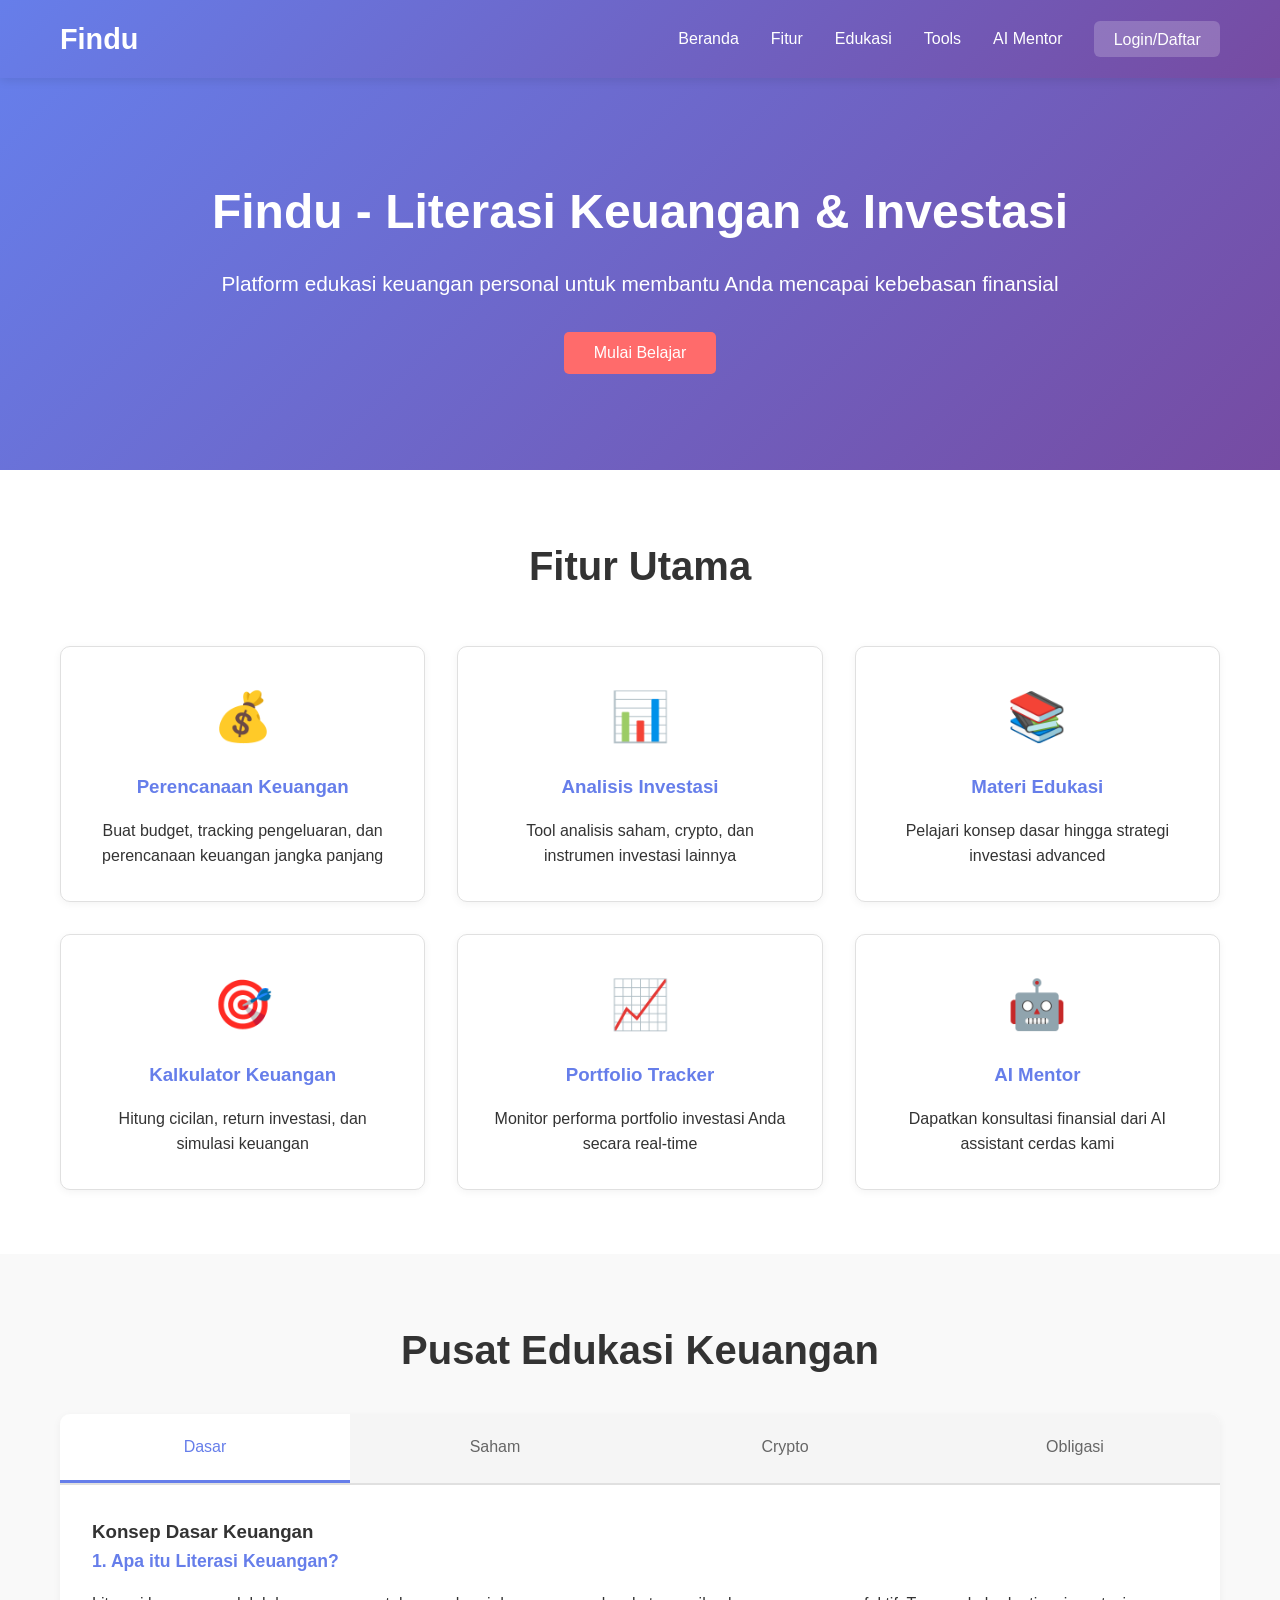
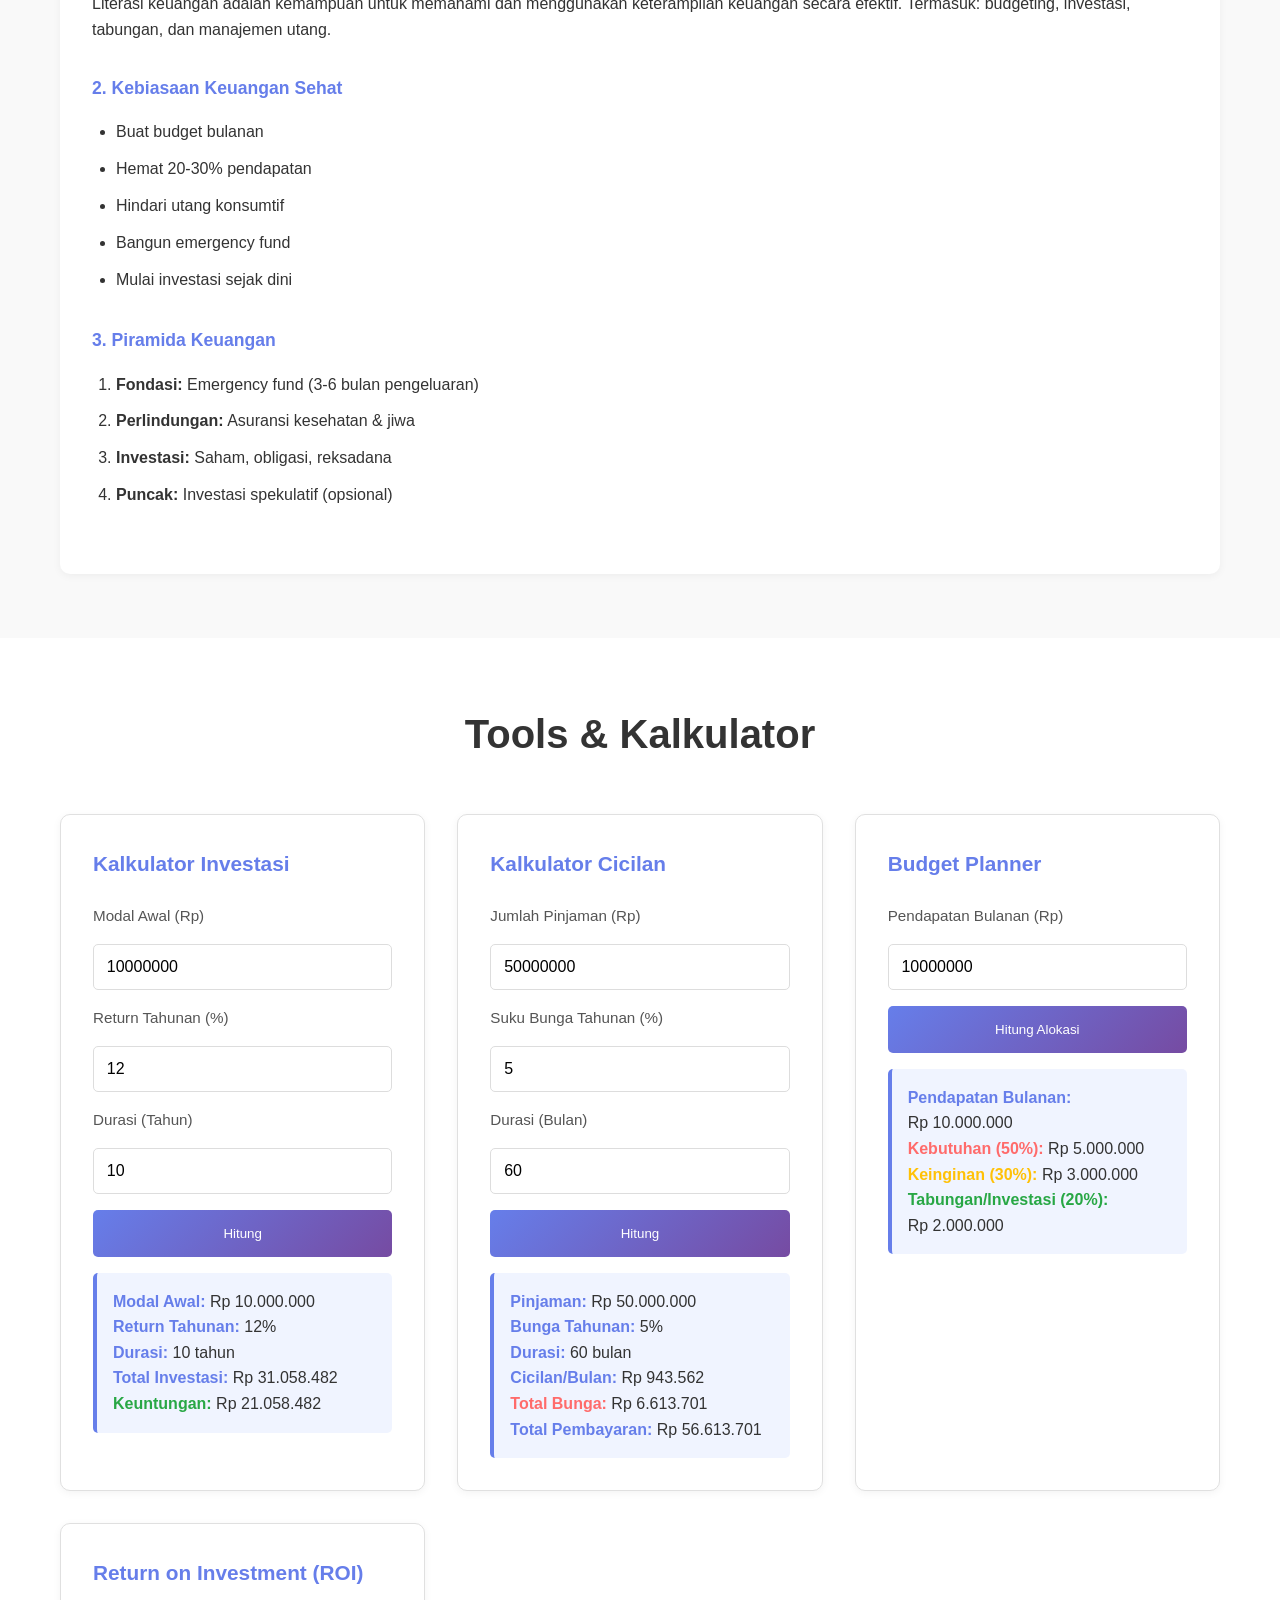
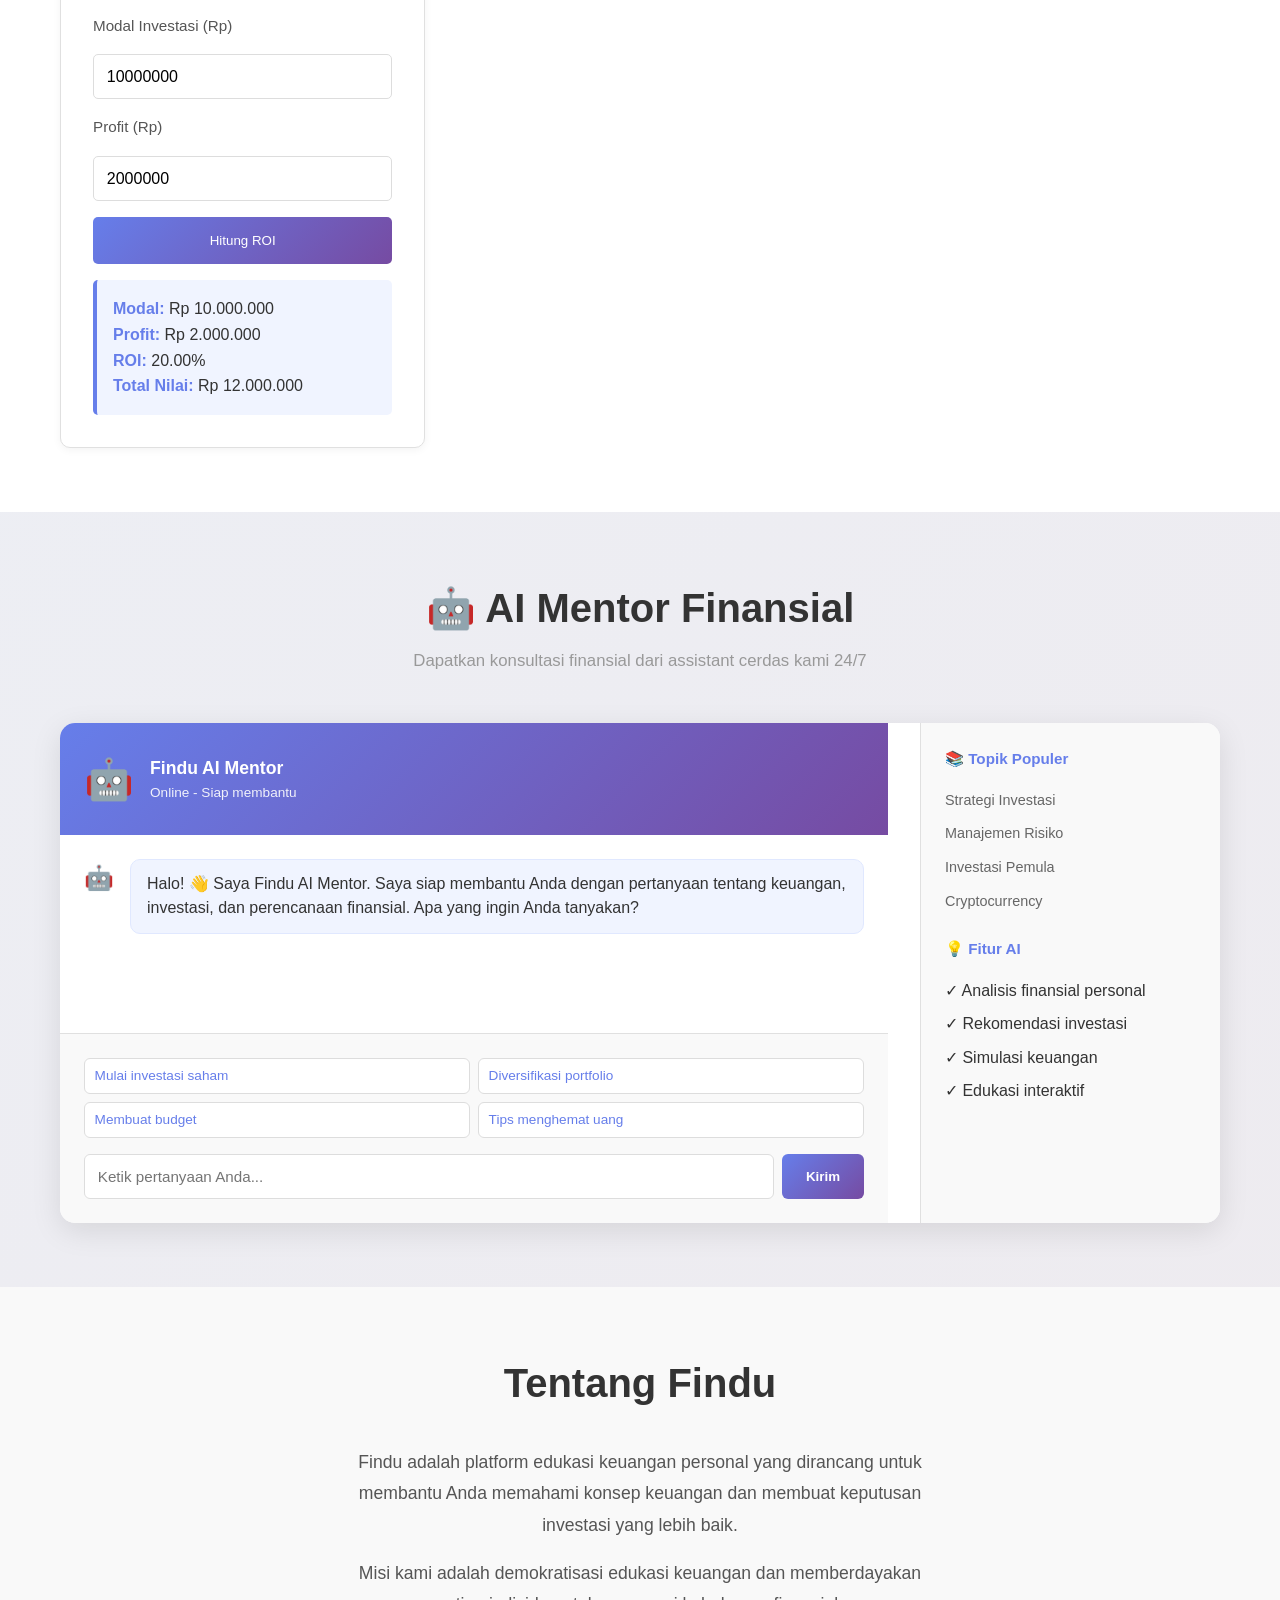
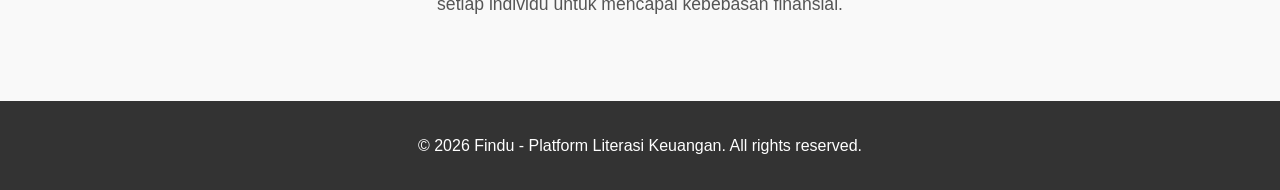
==== commit caa3944d: "Improve login/register UI and add interactive AI mentor chatbot" ====
--- a/index.html
+++ b/index.html
@@ -7,6 +7,77 @@
     <link rel="stylesheet" href="styles.css">
 </head>
 <body>
+    <!-- Authentication Modal -->
+    <div id="authModal" class="auth-modal">
+        <div class="auth-container">
+            <div class="auth-card login-card" id="loginCard">
+                <div class="auth-header">
+                    <h2>Login</h2>
+                    <p>Selamat datang kembali di Findu</p>
+                </div>
+                <form onsubmit="handleLogin(event)">
+                    <div class="form-group">
+                        <label for="login-email">Email</label>
+                        <input type="email" id="login-email" placeholder="nama@email.com" required>
+                        <span class="input-icon">✉️</span>
+                    </div>
+                    <div class="form-group">
+                        <label for="login-password">Password</label>
+                        <input type="password" id="login-password" placeholder="••••••••" required>
+                        <span class="input-icon">🔒</span>
+                    </div>
+                    <div class="form-remember">
+                        <input type="checkbox" id="remember-me">
+                        <label for="remember-me">Ingat saya</label>
+                    </div>
+                    <button type="submit" class="btn-auth">Masuk</button>
+                </form>
+                <div class="auth-footer">
+                    <p>Belum punya akun? <a href="#" onclick="toggleAuth()">Daftar di sini</a></p>
+                    <a href="#" class="forgot-password">Lupa password?</a>
+                </div>
+            </div>
+
+            <div class="auth-card register-card hidden" id="registerCard">
+                <div class="auth-header">
+                    <h2>Daftar</h2>
+                    <p>Mulai perjalanan finansial Anda sekarang</p>
+                </div>
+                <form onsubmit="handleRegister(event)">
+                    <div class="form-group">
+                        <label for="register-name">Nama Lengkap</label>
+                        <input type="text" id="register-name" placeholder="Nama Anda" required>
+                        <span class="input-icon">👤</span>
+                    </div>
+                    <div class="form-group">
+                        <label for="register-email">Email</label>
+                        <input type="email" id="register-email" placeholder="nama@email.com" required>
+                        <span class="input-icon">✉️</span>
+                    </div>
+                    <div class="form-group">
+                        <label for="register-password">Password</label>
+                        <input type="password" id="register-password" placeholder="Minimal 8 karakter" required>
+                        <span class="input-icon">🔒</span>
+                    </div>
+                    <div class="form-group">
+                        <label for="register-confirm">Konfirmasi Password</label>
+                        <input type="password" id="register-confirm" placeholder="Ulangi password" required>
+                        <span class="input-icon">🔒</span>
+                    </div>
+                    <div class="form-checkbox">
+                        <input type="checkbox" id="agree-terms" required>
+                        <label for="agree-terms">Saya setuju dengan <a href="#">syarat & ketentuan</a></label>
+                    </div>
+                    <button type="submit" class="btn-auth">Daftar</button>
+                </form>
+                <div class="auth-footer">
+                    <p>Sudah punya akun? <a href="#" onclick="toggleAuth()">Login di sini</a></p>
+                </div>
+            </div>
+        </div>
+    </div>
+
+    <!-- Main Navigation -->
     <nav class="navbar">
         <div class="container">
             <div class="logo">Findu</div>
@@ -15,7 +86,8 @@
                 <li><a href="#features">Fitur</a></li>
                 <li><a href="#education">Edukasi</a></li>
                 <li><a href="#tools">Tools</a></li>
-                <li><a href="#about">Tentang</a></li>
+                <li><a href="#mentor">AI Mentor</a></li>
+                <li><a href="#" onclick="openAuthModal(event)" class="nav-auth">Login/Daftar</a></li>
             </ul>
         </div>
     </nav>
@@ -58,9 +130,9 @@
                     <p>Monitor performa portfolio investasi Anda secara real-time</p>
                 </div>
                 <div class="feature-card">
-                    <div class="feature-icon">💡</div>
-                    <h3>Tips & Trik</h3>
-                    <p>Dapatkan insight dan tips investasi dari para ahli</p>
+                    <div class="feature-icon">🤖</div>
+                    <h3>AI Mentor</h3>
+                    <p>Dapatkan konsultasi finansial dari AI assistant cerdas kami</p>
                 </div>
             </div>
         </div>
@@ -255,6 +327,72 @@
         </div>
     </section>
 
+    <!-- AI Mentor Section -->
+    <section id="mentor" class="ai-mentor">
+        <div class="container">
+            <h2>🤖 AI Mentor Finansial</h2>
+            <p class="mentor-subtitle">Dapatkan konsultasi finansial dari assistant cerdas kami 24/7</p>
+            
+            <div class="mentor-container">
+                <div class="mentor-chat">
+                    <div class="chat-header">
+                        <div class="mentor-avatar">🤖</div>
+                        <div class="mentor-info">
+                            <h3>Findu AI Mentor</h3>
+                            <p>Online - Siap membantu</p>
+                        </div>
+                    </div>
+                    
+                    <div class="chat-messages" id="chatMessages">
+                        <div class="message bot-message">
+                            <div class="message-avatar">🤖</div>
+                            <div class="message-content">
+                                <p>Halo! 👋 Saya Findu AI Mentor. Saya siap membantu Anda dengan pertanyaan tentang keuangan, investasi, dan perencanaan finansial. Apa yang ingin Anda tanyakan?</p>
+                            </div>
+                        </div>
+                    </div>
+                    
+                    <div class="chat-input-area">
+                        <div class="quick-replies" id="quickReplies">
+                            <button class="quick-reply" onclick="sendMessage('Bagaimana cara memulai investasi saham?')">Mulai investasi saham</button>
+                            <button class="quick-reply" onclick="sendMessage('Apa itu diversifikasi portfolio?')">Diversifikasi portfolio</button>
+                            <button class="quick-reply" onclick="sendMessage('Bagaimana cara membuat budget?')">Membuat budget</button>
+                            <button class="quick-reply" onclick="sendMessage('Tips menghemat uang')">Tips menghemat uang</button>
+                        </div>
+                        
+                        <div class="input-wrapper">
+                            <input type="text" id="mentorInput" placeholder="Ketik pertanyaan Anda..." 
+                                   onkeypress="if(event.key === 'Enter') sendMessage()">
+                            <button onclick="sendMessage()" class="btn-send">Kirim</button>
+                        </div>
+                    </div>
+                </div>
+                
+                <div class="mentor-sidebar">
+                    <div class="sidebar-card">
+                        <h4>📚 Topik Populer</h4>
+                        <ul>
+                            <li><a href="#" onclick="sendMessage('Strategi investasi jangka panjang')">Strategi Investasi</a></li>
+                            <li><a href="#" onclick="sendMessage('Cara mengelola risiko investasi')">Manajemen Risiko</a></li>
+                            <li><a href="#" onclick="sendMessage('Investasi untuk pemula')">Investasi Pemula</a></li>
+                            <li><a href="#" onclick="sendMessage('Cryptocurrency untuk pemula')">Cryptocurrency</a></li>
+                        </ul>
+                    </div>
+                    
+                    <div class="sidebar-card">
+                        <h4>💡 Fitur AI</h4>
+                        <ul>
+                            <li>✓ Analisis finansial personal</li>
+                            <li>✓ Rekomendasi investasi</li>
+                            <li>✓ Simulasi keuangan</li>
+                            <li>✓ Edukasi interaktif</li>
+                        </ul>
+                    </div>
+                </div>
+            </div>
+        </div>
+    </section>
+
     <section id="about" class="about">
         <div class="container">
             <h2>Tentang Findu</h2>
--- a/styles.css
+++ b/styles.css
@@ -17,7 +17,215 @@
     padding: 0 20px;
 }
 
-/* Navbar */
+/* ===== Authentication Styles ===== */
+.auth-modal {
+    display: none;
+    position: fixed;
+    top: 0;
+    left: 0;
+    width: 100%;
+    height: 100%;
+    background: rgba(0, 0, 0, 0.7);
+    z-index: 2000;
+    justify-content: center;
+    align-items: center;
+    backdrop-filter: blur(5px);
+}
+
+.auth-modal.active {
+    display: flex;
+}
+
+.auth-container {
+    width: 100%;
+    max-width: 420px;
+    perspective: 1000px;
+}
+
+.auth-card {
+    background: white;
+    border-radius: 15px;
+    padding: 2.5rem;
+    box-shadow: 0 20px 60px rgba(0, 0, 0, 0.3);
+    animation: slideInUp 0.4s ease-out;
+    opacity: 1;
+    transform: translateY(0);
+    transition: all 0.3s ease;
+}
+
+.auth-card.hidden {
+    display: none;
+    opacity: 0;
+    transform: translateY(20px);
+}
+
+@keyframes slideInUp {
+    from {
+        opacity: 0;
+        transform: translateY(30px);
+    }
+    to {
+        opacity: 1;
+        transform: translateY(0);
+    }
+}
+
+.auth-header {
+    text-align: center;
+    margin-bottom: 2rem;
+}
+
+.auth-header h2 {
+    color: #667eea;
+    font-size: 1.8rem;
+    margin-bottom: 0.5rem;
+}
+
+.auth-header p {
+    color: #999;
+    font-size: 0.95rem;
+}
+
+.form-group {
+    margin-bottom: 1.5rem;
+    position: relative;
+}
+
+.form-group label {
+    display: block;
+    margin-bottom: 0.5rem;
+    color: #555;
+    font-weight: 600;
+    font-size: 0.9rem;
+}
+
+.form-group input {
+    width: 100%;
+    padding: 0.9rem 2.5rem 0.9rem 1rem;
+    border: 2px solid #e0e0e0;
+    border-radius: 8px;
+    font-size: 0.95rem;
+    transition: all 0.3s ease;
+}
+
+.form-group input:focus {
+    outline: none;
+    border-color: #667eea;
+    box-shadow: 0 0 0 4px rgba(102, 126, 234, 0.1);
+}
+
+.form-group input::placeholder {
+    color: #bbb;
+}
+
+.input-icon {
+    position: absolute;
+    right: 1rem;
+    top: 2.5rem;
+    font-size: 1.2rem;
+    pointer-events: none;
+}
+
+.form-remember {
+    display: flex;
+    align-items: center;
+    margin-bottom: 1.5rem;
+    gap: 0.5rem;
+}
+
+.form-remember input[type="checkbox"] {
+    width: auto;
+    padding: 0;
+    cursor: pointer;
+}
+
+.form-remember label {
+    margin: 0;
+    color: #666;
+    font-size: 0.9rem;
+    cursor: pointer;
+}
+
+.form-checkbox {
+    margin-bottom: 1.5rem;
+    display: flex;
+    align-items: flex-start;
+    gap: 0.5rem;
+}
+
+.form-checkbox input[type="checkbox"] {
+    width: auto;
+    margin-top: 0.3rem;
+    cursor: pointer;
+}
+
+.form-checkbox label {
+    margin: 0;
+    color: #666;
+    font-size: 0.9rem;
+    cursor: pointer;
+}
+
+.form-checkbox a {
+    color: #667eea;
+    text-decoration: none;
+}
+
+.form-checkbox a:hover {
+    text-decoration: underline;
+}
+
+.btn-auth {
+    width: 100%;
+    padding: 1rem;
+    background: linear-gradient(135deg, #667eea 0%, #764ba2 100%);
+    color: white;
+    border: none;
+    border-radius: 8px;
+    font-size: 1rem;
+    font-weight: 600;
+    cursor: pointer;
+    transition: all 0.3s ease;
+    text-transform: uppercase;
+    letter-spacing: 0.5px;
+}
+
+.btn-auth:hover {
+    transform: translateY(-2px);
+    box-shadow: 0 8px 20px rgba(102, 126, 234, 0.3);
+}
+
+.btn-auth:active {
+    transform: translateY(0);
+}
+
+.auth-footer {
+    margin-top: 1.5rem;
+    text-align: center;
+}
+
+.auth-footer p {
+    color: #666;
+    margin-bottom: 1rem;
+}
+
+.auth-footer a {
+    color: #667eea;
+    text-decoration: none;
+    font-weight: 500;
+    transition: color 0.3s;
+}
+
+.auth-footer a:hover {
+    color: #764ba2;
+}
+
+.forgot-password {
+    display: block;
+    margin-top: 1rem;
+}
+
+/* ===== Navbar Styles ===== */
 .navbar {
     background: linear-gradient(135deg, #667eea 0%, #764ba2 100%);
     color: white;
@@ -37,25 +245,40 @@
 .logo {
     font-size: 1.8rem;
     font-weight: bold;
+    cursor: pointer;
 }
 
 .nav-menu {
     display: flex;
     list-style: none;
     gap: 2rem;
+    align-items: center;
 }
 
 .nav-menu a {
     color: white;
     text-decoration: none;
     transition: opacity 0.3s;
+    font-weight: 500;
 }
 
 .nav-menu a:hover {
     opacity: 0.8;
 }
 
-/* Hero Section */
+.nav-auth {
+    background: rgba(255, 255, 255, 0.2);
+    padding: 0.6rem 1.2rem;
+    border-radius: 6px;
+    transition: all 0.3s;
+}
+
+.nav-auth:hover {
+    background: rgba(255, 255, 255, 0.3);
+    opacity: 1;
+}
+
+/* ===== Hero Section ===== */
 .hero {
     background: linear-gradient(135deg, #667eea 0%, #764ba2 100%);
     color: white;
@@ -88,7 +311,7 @@
     background-color: #ff5252;
 }
 
-/* Features Section */
+/* ===== Features Section ===== */
 .features {
     padding: 4rem 0;
     background-color: white;
@@ -132,7 +355,7 @@
     margin-bottom: 1rem;
 }
 
-/* Education Section */
+/* ===== Education Section ===== */
 .education {
     padding: 4rem 0;
     background-color: #f9f9f9;
@@ -216,7 +439,7 @@
     margin-bottom: 0.5rem;
 }
 
-/* Tools Section */
+/* ===== Tools Section ===== */
 .tools {
     padding: 4rem 0;
     background-color: white;
@@ -305,7 +528,225 @@
     color: #667eea;
 }
 
-/* About Section */
+/* ===== AI Mentor Section ===== */
+.ai-mentor {
+    padding: 4rem 0;
+    background: linear-gradient(135deg, rgba(102, 126, 234, 0.05) 0%, rgba(118, 75, 162, 0.05) 100%);
+}
+
+.ai-mentor h2 {
+    text-align: center;
+    font-size: 2.5rem;
+    margin-bottom: 0.5rem;
+    color: #333;
+}
+
+.mentor-subtitle {
+    text-align: center;
+    color: #999;
+    margin-bottom: 3rem;
+    font-size: 1.05rem;
+}
+
+.mentor-container {
+    display: grid;
+    grid-template-columns: 1fr 300px;
+    gap: 2rem;
+    background: white;
+    border-radius: 15px;
+    overflow: hidden;
+    box-shadow: 0 8px 30px rgba(0, 0, 0, 0.1);
+}
+
+.mentor-chat {
+    display: flex;
+    flex-direction: column;
+    min-height: 500px;
+}
+
+.chat-header {
+    background: linear-gradient(135deg, #667eea 0%, #764ba2 100%);
+    color: white;
+    padding: 1.5rem;
+    display: flex;
+    align-items: center;
+    gap: 1rem;
+}
+
+.mentor-avatar {
+    font-size: 2.5rem;
+}
+
+.mentor-info h3 {
+    margin: 0;
+    font-size: 1.1rem;
+}
+
+.mentor-info p {
+    margin: 0;
+    font-size: 0.85rem;
+    opacity: 0.9;
+}
+
+.chat-messages {
+    flex: 1;
+    overflow-y: auto;
+    padding: 1.5rem;
+    display: flex;
+    flex-direction: column;
+    gap: 1rem;
+}
+
+.message {
+    display: flex;
+    gap: 1rem;
+    animation: slideInMessage 0.3s ease-out;
+}
+
+@keyframes slideInMessage {
+    from {
+        opacity: 0;
+        transform: translateY(10px);
+    }
+    to {
+        opacity: 1;
+        transform: translateY(0);
+    }
+}
+
+.message-avatar {
+    font-size: 1.5rem;
+    flex-shrink: 0;
+}
+
+.message-content {
+    flex: 1;
+}
+
+.message-content p {
+    margin: 0;
+    padding: 0.8rem 1rem;
+    border-radius: 10px;
+    line-height: 1.5;
+}
+
+.bot-message .message-content p {
+    background: #f0f4ff;
+    color: #333;
+    border: 1px solid #e0e8ff;
+}
+
+.user-message {
+    justify-content: flex-end;
+}
+
+.user-message .message-content p {
+    background: linear-gradient(135deg, #667eea 0%, #764ba2 100%);
+    color: white;
+}
+
+.chat-input-area {
+    padding: 1.5rem;
+    background: #f9f9f9;
+    border-top: 1px solid #e0e0e0;
+}
+
+.quick-replies {
+    display: grid;
+    grid-template-columns: repeat(2, 1fr);
+    gap: 0.5rem;
+    margin-bottom: 1rem;
+}
+
+.quick-reply {
+    padding: 0.6rem;
+    background: white;
+    border: 1px solid #ddd;
+    border-radius: 6px;
+    font-size: 0.85rem;
+    cursor: pointer;
+    transition: all 0.2s;
+    text-align: left;
+    color: #667eea;
+}
+
+.quick-reply:hover {
+    background: #f0f4ff;
+    border-color: #667eea;
+}
+
+.input-wrapper {
+    display: flex;
+    gap: 0.5rem;
+}
+
+.input-wrapper input {
+    flex: 1;
+    padding: 0.8rem;
+    border: 1px solid #ddd;
+    border-radius: 6px;
+    font-size: 0.95rem;
+}
+
+.input-wrapper input:focus {
+    outline: none;
+    border-color: #667eea;
+    box-shadow: 0 0 5px rgba(102, 126, 234, 0.3);
+}
+
+.btn-send {
+    padding: 0.8rem 1.5rem;
+    background: linear-gradient(135deg, #667eea 0%, #764ba2 100%);
+    color: white;
+    border: none;
+    border-radius: 6px;
+    cursor: pointer;
+    font-weight: 600;
+    transition: all 0.2s;
+}
+
+.btn-send:hover {
+    transform: translateY(-2px);
+    box-shadow: 0 4px 12px rgba(102, 126, 234, 0.3);
+}
+
+.mentor-sidebar {
+    background: #f9f9f9;
+    padding: 1.5rem;
+    border-left: 1px solid #e0e0e0;
+    overflow-y: auto;
+}
+
+.sidebar-card {
+    margin-bottom: 1.5rem;
+}
+
+.sidebar-card h4 {
+    color: #667eea;
+    margin-bottom: 1rem;
+    font-size: 0.95rem;
+}
+
+.sidebar-card ul {
+    list-style: none;
+}
+
+.sidebar-card li {
+    margin-bottom: 0.5rem;
+}
+
+.sidebar-card a {
+    color: #666;
+    text-decoration: none;
+    font-size: 0.9rem;
+    transition: color 0.2s;
+}
+
+.sidebar-card a:hover {
+    color: #667eea;
+}
+
+/* ===== About Section ===== */
 .about {
     padding: 4rem 0;
     background-color: #f9f9f9;
@@ -328,7 +769,7 @@
     margin-right: auto;
 }
 
-/* Footer */
+/* ===== Footer ===== */
 footer {
     background-color: #333;
     color: white;
@@ -336,7 +777,7 @@
     padding: 2rem 0;
 }
 
-/* Responsive Design */
+/* ===== Responsive Design ===== */
 @media (max-width: 768px) {
     .hero h1 {
         font-size: 2rem;
@@ -351,7 +792,7 @@
         font-size: 0.9rem;
     }
 
-    .features h2, .education h2, .tools h2, .about h2 {
+    .features h2, .education h2, .tools h2, .about h2, .ai-mentor h2 {
         font-size: 1.8rem;
     }
 
@@ -368,4 +809,25 @@
     .features-grid, .tools-grid {
         grid-template-columns: 1fr;
     }
-}
+
+    .mentor-container {
+        grid-template-columns: 1fr;
+    }
+
+    .mentor-sidebar {
+        border-left: none;
+        border-top: 1px solid #e0e0e0;
+    }
+
+    .quick-replies {
+        grid-template-columns: 1fr;
+    }
+
+    .auth-card {
+        padding: 2rem;
+    }
+
+    .auth-container {
+        max-width: 90%;
+    }
+}
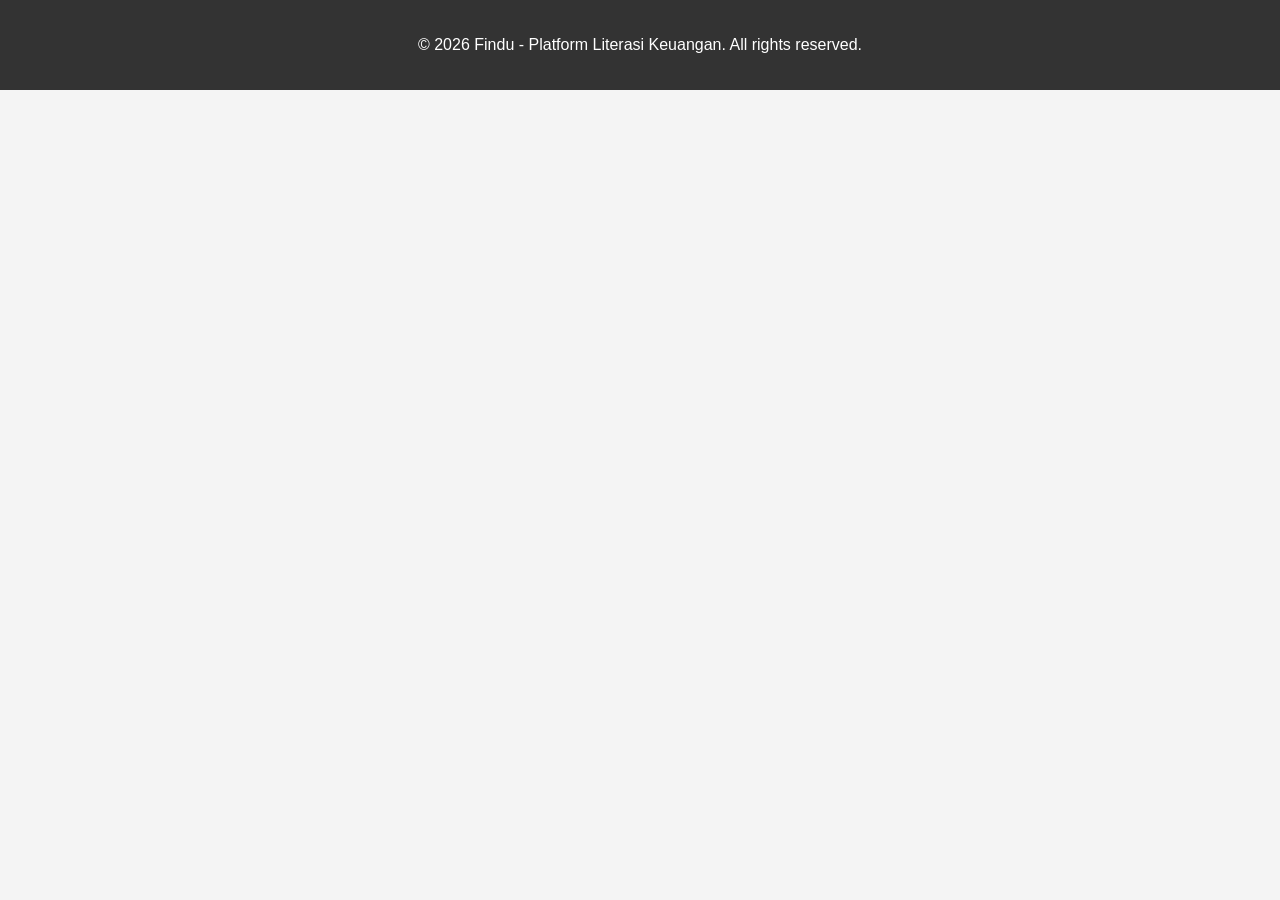
==== commit ee136076: "Update index.html" ====
--- a/index.html
+++ b/index.html
@@ -77,329 +77,6 @@
         </div>
     </div>
 
-    <!-- Main Navigation -->
-    <nav class="navbar">
-        <div class="container">
-            <div class="logo">Findu</div>
-            <ul class="nav-menu">
-                <li><a href="#home">Beranda</a></li>
-                <li><a href="#features">Fitur</a></li>
-                <li><a href="#education">Edukasi</a></li>
-                <li><a href="#tools">Tools</a></li>
-                <li><a href="#mentor">AI Mentor</a></li>
-                <li><a href="#" onclick="openAuthModal(event)" class="nav-auth">Login/Daftar</a></li>
-            </ul>
-        </div>
-    </nav>
-
-    <section id="home" class="hero">
-        <div class="container">
-            <h1>Findu - Literasi Keuangan & Investasi</h1>
-            <p>Platform edukasi keuangan personal untuk membantu Anda mencapai kebebasan finansial</p>
-            <button class="cta-button" onclick="scrollTo('features')">Mulai Belajar</button>
-        </div>
-    </section>
-
-    <section id="features" class="features">
-        <div class="container">
-            <h2>Fitur Utama</h2>
-            <div class="features-grid">
-                <div class="feature-card">
-                    <div class="feature-icon">💰</div>
-                    <h3>Perencanaan Keuangan</h3>
-                    <p>Buat budget, tracking pengeluaran, dan perencanaan keuangan jangka panjang</p>
-                </div>
-                <div class="feature-card">
-                    <div class="feature-icon">📊</div>
-                    <h3>Analisis Investasi</h3>
-                    <p>Tool analisis saham, crypto, dan instrumen investasi lainnya</p>
-                </div>
-                <div class="feature-card">
-                    <div class="feature-icon">📚</div>
-                    <h3>Materi Edukasi</h3>
-                    <p>Pelajari konsep dasar hingga strategi investasi advanced</p>
-                </div>
-                <div class="feature-card">
-                    <div class="feature-icon">🎯</div>
-                    <h3>Kalkulator Keuangan</h3>
-                    <p>Hitung cicilan, return investasi, dan simulasi keuangan</p>
-                </div>
-                <div class="feature-card">
-                    <div class="feature-icon">📈</div>
-                    <h3>Portfolio Tracker</h3>
-                    <p>Monitor performa portfolio investasi Anda secara real-time</p>
-                </div>
-                <div class="feature-card">
-                    <div class="feature-icon">🤖</div>
-                    <h3>AI Mentor</h3>
-                    <p>Dapatkan konsultasi finansial dari AI assistant cerdas kami</p>
-                </div>
-            </div>
-        </div>
-    </section>
-
-    <section id="education" class="education">
-        <div class="container">
-            <h2>Pusat Edukasi Keuangan</h2>
-            <div class="education-tabs">
-                <div class="tab-buttons">
-                    <button class="tab-btn active" onclick="openTab(event, 'basics')">Dasar</button>
-                    <button class="tab-btn" onclick="openTab(event, 'stocks')">Saham</button>
-                    <button class="tab-btn" onclick="openTab(event, 'crypto')">Crypto</button>
-                    <button class="tab-btn" onclick="openTab(event, 'bonds')">Obligasi</button>
-                </div>
-
-                <div id="basics" class="tab-content active">
-                    <h3>Konsep Dasar Keuangan</h3>
-                    <div class="lesson">
-                        <h4>1. Apa itu Literasi Keuangan?</h4>
-                        <p>Literasi keuangan adalah kemampuan untuk memahami dan menggunakan keterampilan keuangan secara efektif. Termasuk: budgeting, investasi, tabungan, dan manajemen utang.</p>
-                    </div>
-                    <div class="lesson">
-                        <h4>2. Kebiasaan Keuangan Sehat</h4>
-                        <ul>
-                            <li>Buat budget bulanan</li>
-                            <li>Hemat 20-30% pendapatan</li>
-                            <li>Hindari utang konsumtif</li>
-                            <li>Bangun emergency fund</li>
-                            <li>Mulai investasi sejak dini</li>
-                        </ul>
-                    </div>
-                    <div class="lesson">
-                        <h4>3. Piramida Keuangan</h4>
-                        <ol>
-                            <li><strong>Fondasi:</strong> Emergency fund (3-6 bulan pengeluaran)</li>
-                            <li><strong>Perlindungan:</strong> Asuransi kesehatan & jiwa</li>
-                            <li><strong>Investasi:</strong> Saham, obligasi, reksadana</li>
-                            <li><strong>Puncak:</strong> Investasi spekulatif (opsional)</li>
-                        </ol>
-                    </div>
-                </div>
-
-                <div id="stocks" class="tab-content">
-                    <h3>Panduan Investasi Saham</h3>
-                    <div class="lesson">
-                        <h4>1. Pengenalan Saham</h4>
-                        <p>Saham adalah bukti kepemilikan sebagian perusahaan. Saat Anda membeli saham, Anda menjadi pemilik dari perusahaan tersebut.</p>
-                    </div>
-                    <div class="lesson">
-                        <h4>2. Jenis-jenis Saham</h4>
-                        <ul>
-                            <li><strong>Blue Chip:</strong> Saham perusahaan besar, stabil, likuid</li>
-                            <li><strong>Growth Stock:</strong> Potensi pertumbuhan tinggi</li>
-                            <li><strong>Value Stock:</strong> Harga murah dengan nilai fundamental baik</li>
-                            <li><strong>Dividend Stock:</strong> Memberikan dividen rutin</li>
-                        </ul>
-                    </div>
-                    <div class="lesson">
-                        <h4>3. Strategi Investasi Saham</h4>
-                        <ul>
-                            <li><strong>Dollar Cost Averaging:</strong> Investasi rutin dengan nominal sama</li>
-                            <li><strong>Value Investing:</strong> Cari saham undervalued</li>
-                            <li><strong>Growth Investing:</strong> Fokus pada pertumbuhan perusahaan</li>
-                            <li><strong>Dividend Investing:</strong> Fokus pada saham pemberi dividen</li>
-                        </ul>
-                    </div>
-                </div>
-
-                <div id="crypto" class="tab-content">
-                    <h3>Cryptocurrency untuk Pemula</h3>
-                    <div class="lesson">
-                        <h4>1. Apa itu Cryptocurrency?</h4>
-                        <p>Cryptocurrency adalah aset digital yang menggunakan teknologi blockchain. Bitcoin adalah cryptocurrency pertama yang diciptakan tahun 2009.</p>
-                    </div>
-                    <div class="lesson">
-                        <h4>2. Jenis Cryptocurrency Populer</h4>
-                        <ul>
-                            <li><strong>Bitcoin (BTC):</strong> Crypto pertama, store of value</li>
-                            <li><strong>Ethereum (ETH):</strong> Platform smart contracts</li>
-                            <li><strong>Stablecoin:</strong> Cryptocurrency terikat fiat (USDT, USDC)</li>
-                            <li><strong>Altcoin:</strong> Cryptocurrency selain Bitcoin</li>
-                        </ul>
-                    </div>
-                    <div class="lesson">
-                        <h4>3. Risiko Investasi Crypto</h4>
-                        <ul>
-                            <li>Volatilitas harga sangat tinggi</li>
-                            <li>Regulasi masih belum jelas</li>
-                            <li>Risiko security dan hacking</li>
-                            <li>Hanya investasikan yang siap kehilangan</li>
-                        </ul>
-                    </div>
-                </div>
-
-                <div id="bonds" class="tab-content">
-                    <h3>Investasi Obligasi</h3>
-                    <div class="lesson">
-                        <h4>1. Apa itu Obligasi?</h4>
-                        <p>Obligasi adalah instrumen utang yang diterbitkan oleh pemerintah atau perusahaan. Saat Anda membeli obligasi, Anda memberikan pinjaman dan akan menerima bunga (kupon) secara berkala.</p>
-                    </div>
-                    <div class="lesson">
-                        <h4>2. Jenis-jenis Obligasi</h4>
-                        <ul>
-                            <li><strong>ORI (Obligasi Ritel Indonesia):</strong> Obligasi pemerintah untuk retail</li>
-                            <li><strong>Obligasi Korporat:</strong> Diterbitkan oleh perusahaan</li>
-                            <li><strong>Green Bond:</strong> Obligasi untuk proyek lingkungan</li>
-                            <li><strong>Obligasi Subordinasi:</strong> Prioritas lebih rendah dalam pelunasan</li>
-                        </ul>
-                    </div>
-                    <div class="lesson">
-                        <h4>3. Keuntungan Obligasi</h4>
-                        <ul>
-                            <li>Return predictable (tahu kupon di muka)</li>
-                            <li>Risiko lebih rendah dari saham</li>
-                            <li>Cocok untuk conservative investor</li>
-                            <li>Diversifikasi portfolio</li>
-                        </ul>
-                    </div>
-                </div>
-            </div>
-        </div>
-    </section>
-
-    <section id="tools" class="tools">
-        <div class="container">
-            <h2>Tools & Kalkulator</h2>
-            <div class="tools-grid">
-                <div class="tool-card">
-                    <h3>Kalkulator Investasi</h3>
-                    <div class="calculator">
-                        <label>Modal Awal (Rp)</label>
-                        <input type="number" id="principal" placeholder="Contoh: 10000000" value="10000000">
-                        
-                        <label>Return Tahunan (%)</label>
-                        <input type="number" id="rate" placeholder="Contoh: 12" value="12" step="0.1">
-                        
-                        <label>Durasi (Tahun)</label>
-                        <input type="number" id="years" placeholder="Contoh: 10" value="10">
-                        
-                        <button onclick="calculateInvestment()">Hitung</button>
-                        
-                        <div id="result-investment" class="result"></div>
-                    </div>
-                </div>
-
-                <div class="tool-card">
-                    <h3>Kalkulator Cicilan</h3>
-                    <div class="calculator">
-                        <label>Jumlah Pinjaman (Rp)</label>
-                        <input type="number" id="loan-amount" placeholder="Contoh: 50000000" value="50000000">
-                        
-                        <label>Suku Bunga Tahunan (%)</label>
-                        <input type="number" id="loan-rate" placeholder="Contoh: 5" value="5" step="0.1">
-                        
-                        <label>Durasi (Bulan)</label>
-                        <input type="number" id="loan-months" placeholder="Contoh: 60" value="60">
-                        
-                        <button onclick="calculateLoan()">Hitung</button>
-                        
-                        <div id="result-loan" class="result"></div>
-                    </div>
-                </div>
-
-                <div class="tool-card">
-                    <h3>Budget Planner</h3>
-                    <div class="calculator">
-                        <label>Pendapatan Bulanan (Rp)</label>
-                        <input type="number" id="income" placeholder="Contoh: 10000000" value="10000000">
-                        
-                        <button onclick="calculateBudget()">Hitung Alokasi</button>
-                        
-                        <div id="result-budget" class="result"></div>
-                    </div>
-                </div>
-
-                <div class="tool-card">
-                    <h3>Return on Investment (ROI)</h3>
-                    <div class="calculator">
-                        <label>Modal Investasi (Rp)</label>
-                        <input type="number" id="roi-investment" placeholder="Contoh: 10000000" value="10000000">
-                        
-                        <label>Profit (Rp)</label>
-                        <input type="number" id="roi-profit" placeholder="Contoh: 2000000" value="2000000">
-                        
-                        <button onclick="calculateROI()">Hitung ROI</button>
-                        
-                        <div id="result-roi" class="result"></div>
-                    </div>
-                </div>
-            </div>
-        </div>
-    </section>
-
-    <!-- AI Mentor Section -->
-    <section id="mentor" class="ai-mentor">
-        <div class="container">
-            <h2>🤖 AI Mentor Finansial</h2>
-            <p class="mentor-subtitle">Dapatkan konsultasi finansial dari assistant cerdas kami 24/7</p>
-            
-            <div class="mentor-container">
-                <div class="mentor-chat">
-                    <div class="chat-header">
-                        <div class="mentor-avatar">🤖</div>
-                        <div class="mentor-info">
-                            <h3>Findu AI Mentor</h3>
-                            <p>Online - Siap membantu</p>
-                        </div>
-                    </div>
-                    
-                    <div class="chat-messages" id="chatMessages">
-                        <div class="message bot-message">
-                            <div class="message-avatar">🤖</div>
-                            <div class="message-content">
-                                <p>Halo! 👋 Saya Findu AI Mentor. Saya siap membantu Anda dengan pertanyaan tentang keuangan, investasi, dan perencanaan finansial. Apa yang ingin Anda tanyakan?</p>
-                            </div>
-                        </div>
-                    </div>
-                    
-                    <div class="chat-input-area">
-                        <div class="quick-replies" id="quickReplies">
-                            <button class="quick-reply" onclick="sendMessage('Bagaimana cara memulai investasi saham?')">Mulai investasi saham</button>
-                            <button class="quick-reply" onclick="sendMessage('Apa itu diversifikasi portfolio?')">Diversifikasi portfolio</button>
-                            <button class="quick-reply" onclick="sendMessage('Bagaimana cara membuat budget?')">Membuat budget</button>
-                            <button class="quick-reply" onclick="sendMessage('Tips menghemat uang')">Tips menghemat uang</button>
-                        </div>
-                        
-                        <div class="input-wrapper">
-                            <input type="text" id="mentorInput" placeholder="Ketik pertanyaan Anda..." 
-                                   onkeypress="if(event.key === 'Enter') sendMessage()">
-                            <button onclick="sendMessage()" class="btn-send">Kirim</button>
-                        </div>
-                    </div>
-                </div>
-                
-                <div class="mentor-sidebar">
-                    <div class="sidebar-card">
-                        <h4>📚 Topik Populer</h4>
-                        <ul>
-                            <li><a href="#" onclick="sendMessage('Strategi investasi jangka panjang')">Strategi Investasi</a></li>
-                            <li><a href="#" onclick="sendMessage('Cara mengelola risiko investasi')">Manajemen Risiko</a></li>
-                            <li><a href="#" onclick="sendMessage('Investasi untuk pemula')">Investasi Pemula</a></li>
-                            <li><a href="#" onclick="sendMessage('Cryptocurrency untuk pemula')">Cryptocurrency</a></li>
-                        </ul>
-                    </div>
-                    
-                    <div class="sidebar-card">
-                        <h4>💡 Fitur AI</h4>
-                        <ul>
-                            <li>✓ Analisis finansial personal</li>
-                            <li>✓ Rekomendasi investasi</li>
-                            <li>✓ Simulasi keuangan</li>
-                            <li>✓ Edukasi interaktif</li>
-                        </ul>
-                    </div>
-                </div>
-            </div>
-        </div>
-    </section>
-
-    <section id="about" class="about">
-        <div class="container">
-            <h2>Tentang Findu</h2>
-            <p>Findu adalah platform edukasi keuangan personal yang dirancang untuk membantu Anda memahami konsep keuangan dan membuat keputusan investasi yang lebih baik.</p>
-            <p>Misi kami adalah demokratisasi edukasi keuangan dan memberdayakan setiap individu untuk mencapai kebebasan finansial.</p>
-        </div>
-    </section>
 
     <footer>
         <div class="container">
@@ -409,4 +86,4 @@
 
     <script src="script.js"></script>
 </body>
-</html>+</html>
